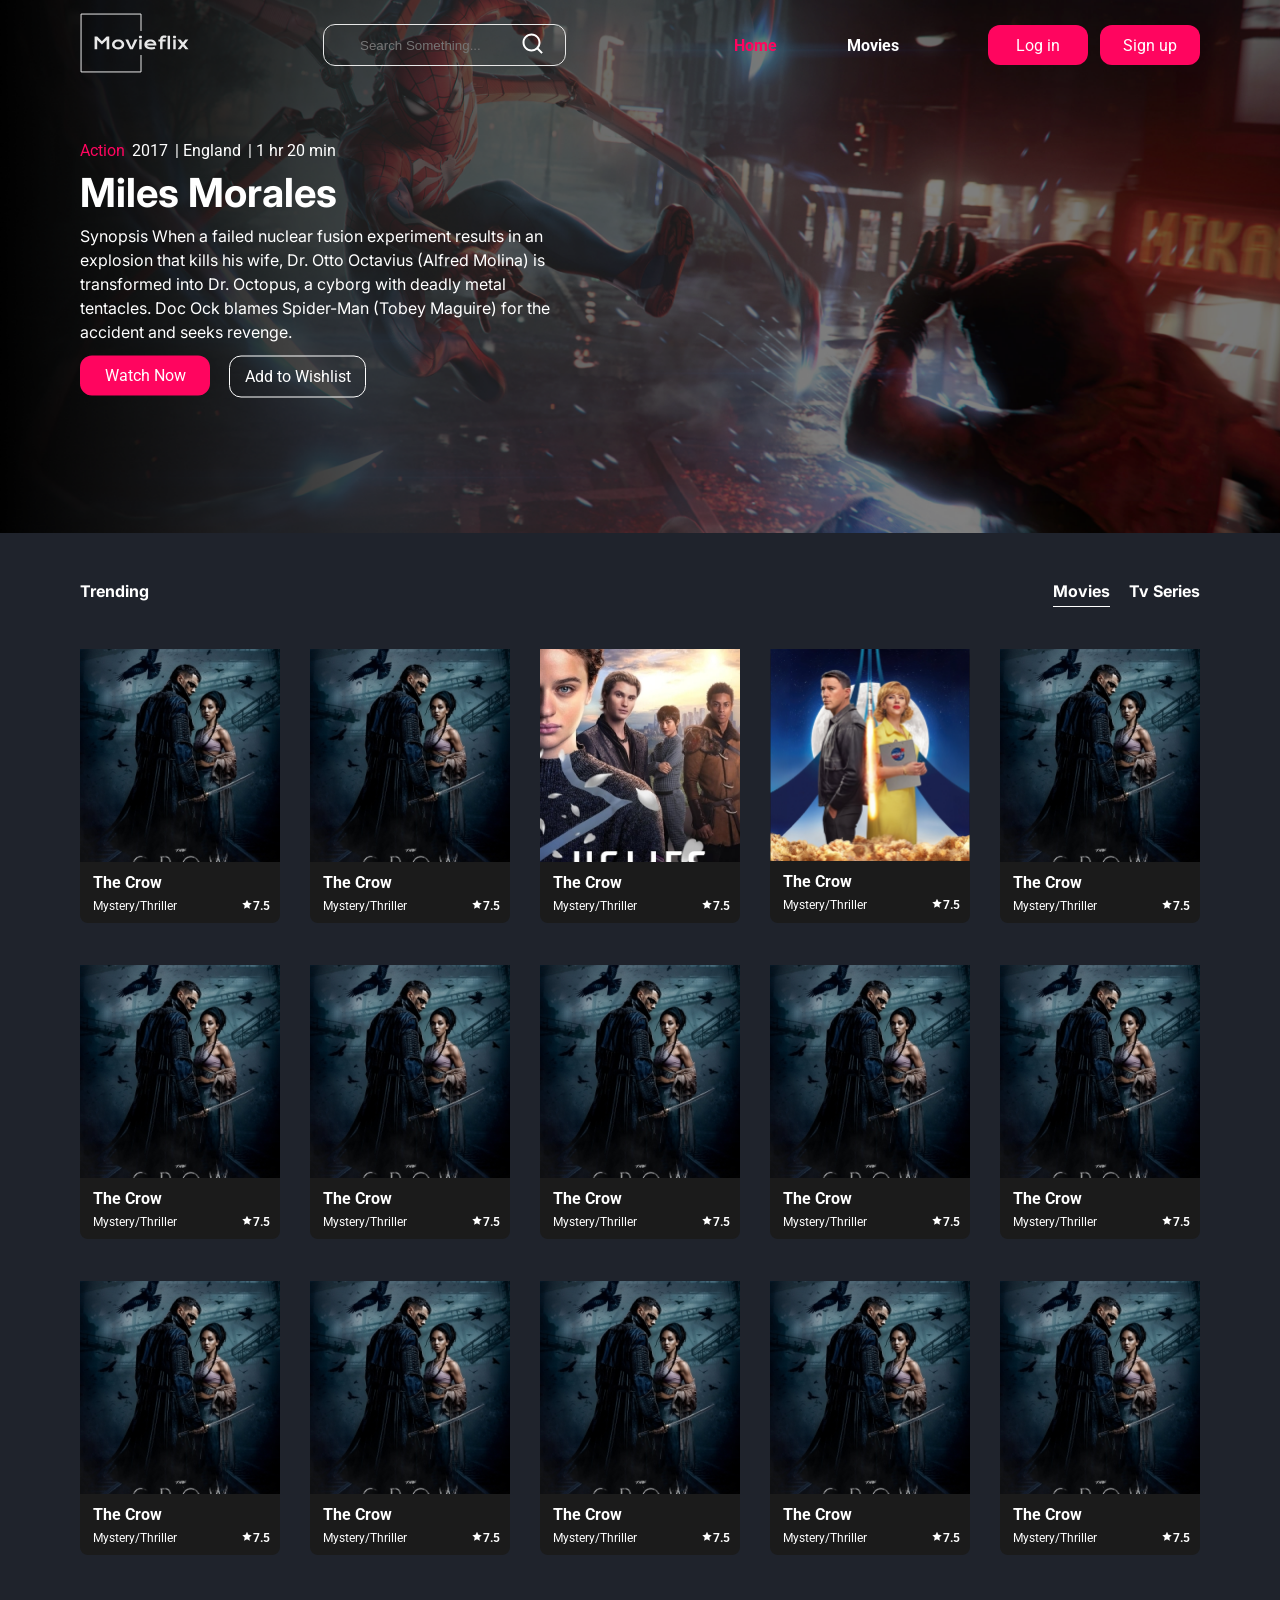
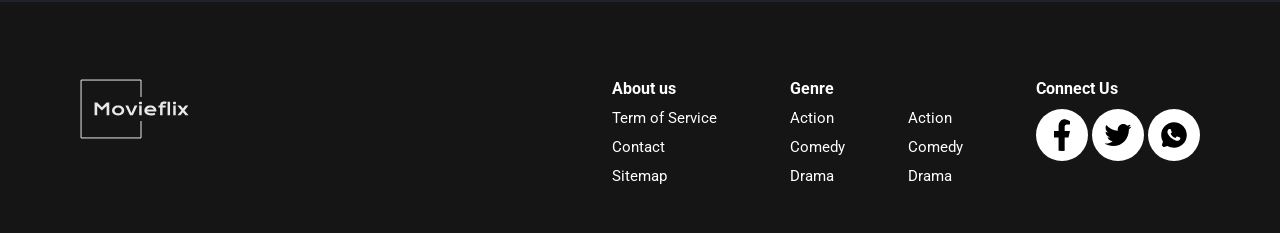
==== index.html @ d9df7c54 "first commit" ====
<!DOCTYPE html>
<html lang="en">
  <head>
    <meta charset="UTF-8" />
    <meta name="viewport" content="width=device-width, initial-scale=1.0" />
    <title>Movieflix</title>
    <link rel="preconnect" href="https://fonts.googleapis.com">
<link rel="preconnect" href="https://fonts.gstatic.com" crossorigin>
<link href="https://fonts.googleapis.com/css2?family=Inter:ital,opsz,wght@0,14..32,100..900;1,14..32,100..900&display=swap" rel="stylesheet">
<link rel="preconnect" href="https://fonts.googleapis.com">
<link rel="preconnect" href="https://fonts.gstatic.com" crossorigin>
<link href="https://fonts.googleapis.com/css2?family=Roboto:ital,wght@0,100;0,300;0,400;0,500;0,700;0,900;1,100;1,300;1,400;1,500;1,700;1,900&display=swap" rel="stylesheet">   
<link rel="stylesheet" href="style.css">
  </head>
  <body>
    <div class="header ">
      <div class="container container">
       <div class="logo">
          <svg
            xmlns="http://www.w3.org/2000/svg"
            width="113"
            height="60"
            viewBox="0 0 113 60"
            fill="none"
          >
            <path
              d="M14.5809 23.4622H17.2086L21.917 28.1497L26.6253 23.4622H29.253V36.3158H26.6253V27.0724L21.917 31.5707L17.2086 27.0724V36.3158H14.5809V23.4622ZM32.0465 31.4638C32.0465 30.7675 32.1874 30.1152 32.4693 29.5066C32.7566 28.898 33.1628 28.3662 33.6878 27.9112C34.2183 27.4562 34.8566 27.0971 35.6026 26.8339C36.3542 26.5707 37.197 26.4392 38.1309 26.4392C39.0648 26.4392 39.9048 26.5707 40.6508 26.8339C41.4024 27.0971 42.0407 27.4562 42.5657 27.9112C43.0962 28.3662 43.5024 28.898 43.7842 29.5066C44.0715 30.1152 44.2153 30.7675 44.2153 31.4638C44.2153 32.1601 44.0715 32.8125 43.7842 33.4211C43.5024 34.0296 43.0962 34.5614 42.5657 35.0164C42.0407 35.4715 41.4024 35.8306 40.6508 36.0937C39.9048 36.3569 39.0648 36.4885 38.1309 36.4885C37.197 36.4885 36.3542 36.3569 35.6026 36.0937C34.8566 35.8306 34.2183 35.4715 33.6878 35.0164C33.1628 34.5614 32.7566 34.0296 32.4693 33.4211C32.1874 32.8125 32.0465 32.1601 32.0465 31.4638ZM34.6245 31.4638C34.6245 31.8531 34.7019 32.2232 34.8566 32.574C35.0169 32.9194 35.2462 33.2264 35.5446 33.495C35.8485 33.7582 36.216 33.9693 36.6471 34.1283C37.0836 34.2818 37.5782 34.3585 38.1309 34.3585C38.6835 34.3585 39.1754 34.2818 39.6063 34.1283C40.043 33.9693 40.4105 33.7582 40.7089 33.495C41.0128 33.2264 41.2421 32.9194 41.3968 32.574C41.5571 32.2232 41.6373 31.8531 41.6373 31.4638C41.6373 31.0746 41.5571 30.7045 41.3968 30.3536C41.2421 30.0027 41.0128 29.6957 40.7089 29.4326C40.4105 29.1639 40.043 28.9528 39.6063 28.7994C39.1754 28.6404 38.6835 28.5608 38.1309 28.5608C37.5782 28.5608 37.0836 28.6404 36.6471 28.7994C36.216 28.9528 35.8485 29.1639 35.5446 29.4326C35.2462 29.6957 35.0169 30.0027 34.8566 30.3536C34.7019 30.7045 34.6245 31.0746 34.6245 31.4638ZM45.3426 26.6036H48.1858L50.7306 32.4424L51.3938 34.0789L52.0569 32.4424L54.6018 26.6036H57.4449L52.8113 36.3158H49.9763L45.3426 26.6036ZM60.4539 25.2878C60.211 25.2878 59.9897 25.2549 59.7908 25.1892C59.5977 25.1179 59.4316 25.0247 59.2937 24.9095C59.1552 24.7889 59.0475 24.6518 58.9701 24.4984C58.8985 24.3394 58.8624 24.1722 58.8624 23.9967C58.8624 23.8158 58.8985 23.6486 58.9701 23.495C59.0475 23.336 59.1552 23.199 59.2937 23.0839C59.4316 22.9687 59.5977 22.8783 59.7908 22.8125C59.9897 22.7412 60.211 22.7056 60.4539 22.7056C60.7028 22.7056 60.924 22.7412 61.1171 22.8125C61.316 22.8783 61.4847 22.9687 61.6227 23.0839C61.7611 23.199 61.8662 23.336 61.9378 23.495C62.0153 23.6486 62.054 23.8158 62.054 23.9967C62.054 24.1722 62.0153 24.3394 61.9378 24.4984C61.8662 24.6518 61.7611 24.7889 61.6227 24.9095C61.4847 25.0247 61.316 25.1179 61.1171 25.1892C60.924 25.2549 60.7028 25.2878 60.4539 25.2878ZM59.2274 26.6118H61.681V36.3158H59.2274V26.6118ZM64.3665 31.4309C64.3665 30.773 64.5018 30.1453 64.7729 29.5477C65.0434 28.9446 65.4334 28.4128 65.9416 27.9523C66.4498 27.4918 67.0716 27.1245 67.8064 26.8503C68.547 26.5762 69.3873 26.4392 70.3263 26.4392C71.2606 26.4392 72.1004 26.5789 72.8463 26.8585C73.598 27.1327 74.2336 27.5109 74.753 27.9934C75.2782 28.4759 75.6787 29.0433 75.9551 29.6957C76.2368 30.3482 76.3779 31.0472 76.3779 31.7927C76.3779 31.8859 76.3753 31.9874 76.3694 32.0971C76.3694 32.2012 76.3641 32.2972 76.353 32.3848H67.1018C67.2069 32.6754 67.3756 32.9413 67.608 33.1826C67.8451 33.4238 68.1411 33.6321 68.4945 33.8076C68.8483 33.983 69.2573 34.1201 69.7215 34.2187C70.1857 34.3119 70.6998 34.3585 71.2632 34.3585C71.8272 34.3585 72.3879 34.301 72.946 34.1858C73.5041 34.0653 74.0373 33.9145 74.5461 33.7336L75.3747 35.5921C75.0543 35.7401 74.728 35.8717 74.3964 35.9868C74.0707 36.0965 73.728 36.1897 73.3688 36.2664C73.015 36.3377 72.642 36.3925 72.25 36.4309C71.8627 36.4693 71.4542 36.4885 71.0229 36.4885C69.9231 36.4885 68.9587 36.3569 68.13 36.0937C67.3008 35.8306 66.6074 35.4715 66.0493 35.0164C65.4912 34.5614 65.071 34.0268 64.7893 33.4128C64.5076 32.7988 64.3665 32.1382 64.3665 31.4309ZM73.7747 30.4852C73.6866 30.2166 73.5482 29.9671 73.3604 29.7368C73.1784 29.5011 72.9487 29.2983 72.6723 29.1283C72.3964 28.9528 72.0754 28.8158 71.711 28.7171C71.346 28.6184 70.9454 28.569 70.5088 28.569C70.0446 28.569 69.6218 28.6212 69.2409 28.7253C68.8595 28.8295 68.5252 28.9693 68.2377 29.1447C67.9501 29.3202 67.7098 29.523 67.5167 29.7533C67.3284 29.9836 67.1904 30.2275 67.1018 30.4852H73.7747ZM80.0915 28.4375H78.4167V26.6118H80.0915C80.0915 25.9539 80.1854 25.3701 80.3732 24.8602C80.5611 24.3448 80.8321 23.9117 81.1855 23.5608C81.5446 23.2045 81.9786 22.9331 82.4868 22.7467C83.0009 22.5603 83.5786 22.4671 84.2195 22.4671C84.6672 22.4671 85.1065 22.5109 85.5373 22.5987C85.9686 22.6809 86.35 22.8015 86.6816 22.9605L85.811 25.0082C85.6784 24.9315 85.4906 24.8602 85.2476 24.7944C85.01 24.7286 84.7474 24.6957 84.4598 24.6957C83.8964 24.6957 83.4402 24.8547 83.0921 25.1727C82.7494 25.4852 82.5669 25.9649 82.5452 26.6118H85.637V28.4375H82.5452V36.3158H80.0915V28.4375ZM87.593 22.6727H90.0467V36.3158H87.593V22.6727ZM94.4898 25.2878C94.2468 25.2878 94.0256 25.2549 93.8266 25.1892C93.6335 25.1179 93.4675 25.0247 93.3295 24.9095C93.191 24.7889 93.0834 24.6518 93.0059 24.4984C92.9343 24.3394 92.8982 24.1722 92.8982 23.9967C92.8982 23.8158 92.9343 23.6486 93.0059 23.495C93.0834 23.336 93.191 23.199 93.3295 23.0839C93.4675 22.9687 93.6335 22.8783 93.8266 22.8125C94.0256 22.7412 94.2468 22.7056 94.4898 22.7056C94.7386 22.7056 94.9598 22.7412 95.1529 22.8125C95.3518 22.8783 95.5205 22.9687 95.6585 23.0839C95.797 23.199 95.902 23.336 95.9736 23.495C96.0511 23.6486 96.0898 23.8158 96.0898 23.9967C96.0898 24.1722 96.0511 24.3394 95.9736 24.4984C95.902 24.6518 95.797 24.7889 95.6585 24.9095C95.5205 25.0247 95.3518 25.1179 95.1529 25.1892C94.9598 25.2549 94.7386 25.2878 94.4898 25.2878ZM93.2632 26.6118H95.7168V36.3158H93.2632V26.6118ZM101.403 31.4638L97.3583 26.6036H100.491L102.945 29.5642L105.275 26.6036H108.333L104.528 31.4556L108.573 36.3158H105.44L102.912 33.2813L100.566 36.3158H97.5073L101.403 31.4638Z"
              fill="#E8E8E8"
            />
            <path
              d="M61.0094 17.9863V1.05264H1.06104V58.9474H61.0094V42.0137"
              stroke="#E8E8E8"
            />
          </svg>
        </div>
        <div class="search-icon">
          <input type="text" name="search" id="search" placeholder="Search Something..."/>
          <button>
            <img src="assets/images/Frame.svg">
          </button>
        </div>
        <div class="nav nav-container">
          <ul>
            <li>
              <a href="#" class="active">Home</a>
            </li>
            <li>
              <a href="#">Movies</a>
            </li>
            
          </ul>
         <div class="right-btn">
          <a href="#">Log in</a>
          <a href="#">Sign up</a>
         </div>
        </div>
      </div>
    </div>
    <div class="banner">
      <div class=" -img">
        <img src="assets/images/main (3).png" alt="">
      </div>
      <div class="container ">
        <div class="hero-content container">
          <div class="top-part">
            <span id="action">Action</span>
            <span>2017</span>
            <span>| England </span>
            <span>| 1 hr 20 min</span>
          </div>
          <h1>Miles Morales</h1>
        <p>
          Synopsis When a failed nuclear fusion experiment results in an explosion that kills his wife, Dr. Otto Octavius (Alfred Molina) is transformed into Dr. Octopus, a cyborg with deadly metal tentacles. Doc Ock blames Spider-Man (Tobey Maguire) for the accident and seeks revenge.
        </p>
        <div class="buttons">
          <a href="#">Watch Now</a>
          <a href="#">Add to Wishlist</a>
        </div>
        </div>
      </div>
    </div>
    <div class="main container">
      <div class="category_link">

      
      <div class="current_link">
        <a href="">Trending</a>
      </div>
      <div class="categories_link">
       
        <a href="" class="active1">Movies</a>
        <a href="" >Tv Series</a>
        
      </div>
    </div>
    <div class="movies-list">
      <div class="column">
        <div class="card">
          <img src="assets/images/image 1.png" >
          <h1>The Crow</h1>
          <div class="genre">
            
            <span>Mystery/Thriller</span>
            <div class="rate">
            <img src="assets/images/Frame (1).svg" width="11.41" height="10.85">
            <h5>7.5</h5>
          </div>
           
          </div>
        </div>
        <div class="card">
          <img src="assets/images/image 1.png" >
          <h1>The Crow</h1>
          <div class="genre">
            
            <span>Mystery/Thriller</span>
            <div class="rate">
            <img src="assets/images/Frame (1).svg" width="11.41" height="10.85">
            <h5>7.5</h5>
          </div>
           
          </div>
        </div>
        <div class="card">
          <img src="assets/images/image 1 (2).png" >
          <h1>The Crow</h1>
          <div class="genre">
            
            <span>Mystery/Thriller</span>
            <div class="rate">
            <img src="assets/images/Frame (1).svg" width="11.41" height="10.85">
            <h5>7.5</h5>
          </div>
           
          </div>
        </div>
        
        <div class="card">
          <img src="assets/images/image 1 (1).png" >
          <h1>The Crow</h1>
          <div class="genre">
            
            <span>Mystery/Thriller</span>
            <div class="rate">
            <img src="assets/images/Frame (1).svg" width="11.41" height="10.85">
            <h5>7.5</h5>
          </div>
           
          </div>
        </div>
        <div class="card">
          <img src="assets/images/image 1.png" >
          <h1>The Crow</h1>
          <div class="genre">
            
            <span>Mystery/Thriller</span>
            <div class="rate">
            <img src="assets/images/Frame (1).svg" width="11.41" height="10.85">
            <h5>7.5</h5>
          </div>
           
          </div>
        </div>
      </div>
      <div class="column">
        <div class="card">
          <img src="assets/images/image 1.png" >
          <h1>The Crow</h1>
          <div class="genre">
            
            <span>Mystery/Thriller</span>
            <div class="rate">
            <img src="assets/images/Frame (1).svg" width="11.41" height="10.85">
            <h5>7.5</h5>
          </div>
           
          </div>
        </div>
        <div class="card">
          <img src="assets/images/image 1.png" >
          <h1>The Crow</h1>
          <div class="genre">
            
            <span>Mystery/Thriller</span>
            <div class="rate">
            <img src="assets/images/Frame (1).svg" width="11.41" height="10.85">
            <h5>7.5</h5>
          </div>
           
          </div>
        </div>
        <div class="card">
          <img src="assets/images/image 1.png" >
          <h1>The Crow</h1>
          <div class="genre">
            
            <span>Mystery/Thriller</span>
            <div class="rate">
            <img src="assets/images/Frame (1).svg" width="11.41" height="10.85">
            <h5>7.5</h5>
          </div>
           
          </div>
        </div>
        <div class="card">
          <img src="assets/images/image 1.png" >
          <h1>The Crow</h1>
          <div class="genre">
            
            <span>Mystery/Thriller</span>
            <div class="rate">
            <img src="assets/images/Frame (1).svg" width="11.41" height="10.85">
            <h5>7.5</h5>
          </div>
           
          </div>
        </div>
        <div class="card">
          <img src="assets/images/image 1.png" >
          <h1>The Crow</h1>
          <div class="genre">
            
            <span>Mystery/Thriller</span>
            <div class="rate">
            <img src="assets/images/Frame (1).svg" width="11.41" height="10.85">
            <h5>7.5</h5>
          </div>
           
          </div>
        </div>
        
      </div>
      <div class="column">
        <div class="card">
          <img src="assets/images/image 1.png" >
          <h1>The Crow</h1>
          <div class="genre">
            
            <span>Mystery/Thriller</span>
            <div class="rate">
            <img src="assets/images/Frame (1).svg" width="11.41" height="10.85">
            <h5>7.5</h5>
          </div>
           
          </div>
        </div>
        <div class="card">
          <img src="assets/images/image 1.png" >
          <h1>The Crow</h1>
          <div class="genre">
            
            <span>Mystery/Thriller</span>
            <div class="rate">
            <img src="assets/images/Frame (1).svg" width="11.41" height="10.85">
            <h5>7.5</h5>
          </div>
           
          </div>
        </div>
        <div class="card">
          <img src="assets/images/image 1.png" >
          <h1>The Crow</h1>
          <div class="genre">
            
            <span>Mystery/Thriller</span>
            <div class="rate">
            <img src="assets/images/Frame (1).svg" width="11.41" height="10.85">
            <h5>7.5</h5>
          </div>
           
          </div>
        </div>
        <div class="card">
          <img src="assets/images/image 1.png" >
          <h1>The Crow</h1>
          <div class="genre">
            
            <span>Mystery/Thriller</span>
            <div class="rate">
            <img src="assets/images/Frame (1).svg" width="11.41" height="10.85">
            <h5>7.5</h5>
          </div>
           
          </div>
        </div>
        <div class="card">
          <img src="assets/images/image 1.png" >
          <h1>The Crow</h1>
          <div class="genre">
            
            <span>Mystery/Thriller</span>
            <div class="rate">
            <img src="assets/images/Frame (1).svg" width="11.41" height="10.85">
            <h5>7.5</h5>
          </div>
           
          </div>
        </div>
      </div>
    </div>
  </div>
  <div class="footer">
    <div class="content container">
      <div class="footer-logo">
        <svg
            xmlns="http://www.w3.org/2000/svg"
            width="113"
            height="60"
            viewBox="0 0 113 60"
            fill="none"
          >
            <path
              d="M14.5809 23.4622H17.2086L21.917 28.1497L26.6253 23.4622H29.253V36.3158H26.6253V27.0724L21.917 31.5707L17.2086 27.0724V36.3158H14.5809V23.4622ZM32.0465 31.4638C32.0465 30.7675 32.1874 30.1152 32.4693 29.5066C32.7566 28.898 33.1628 28.3662 33.6878 27.9112C34.2183 27.4562 34.8566 27.0971 35.6026 26.8339C36.3542 26.5707 37.197 26.4392 38.1309 26.4392C39.0648 26.4392 39.9048 26.5707 40.6508 26.8339C41.4024 27.0971 42.0407 27.4562 42.5657 27.9112C43.0962 28.3662 43.5024 28.898 43.7842 29.5066C44.0715 30.1152 44.2153 30.7675 44.2153 31.4638C44.2153 32.1601 44.0715 32.8125 43.7842 33.4211C43.5024 34.0296 43.0962 34.5614 42.5657 35.0164C42.0407 35.4715 41.4024 35.8306 40.6508 36.0937C39.9048 36.3569 39.0648 36.4885 38.1309 36.4885C37.197 36.4885 36.3542 36.3569 35.6026 36.0937C34.8566 35.8306 34.2183 35.4715 33.6878 35.0164C33.1628 34.5614 32.7566 34.0296 32.4693 33.4211C32.1874 32.8125 32.0465 32.1601 32.0465 31.4638ZM34.6245 31.4638C34.6245 31.8531 34.7019 32.2232 34.8566 32.574C35.0169 32.9194 35.2462 33.2264 35.5446 33.495C35.8485 33.7582 36.216 33.9693 36.6471 34.1283C37.0836 34.2818 37.5782 34.3585 38.1309 34.3585C38.6835 34.3585 39.1754 34.2818 39.6063 34.1283C40.043 33.9693 40.4105 33.7582 40.7089 33.495C41.0128 33.2264 41.2421 32.9194 41.3968 32.574C41.5571 32.2232 41.6373 31.8531 41.6373 31.4638C41.6373 31.0746 41.5571 30.7045 41.3968 30.3536C41.2421 30.0027 41.0128 29.6957 40.7089 29.4326C40.4105 29.1639 40.043 28.9528 39.6063 28.7994C39.1754 28.6404 38.6835 28.5608 38.1309 28.5608C37.5782 28.5608 37.0836 28.6404 36.6471 28.7994C36.216 28.9528 35.8485 29.1639 35.5446 29.4326C35.2462 29.6957 35.0169 30.0027 34.8566 30.3536C34.7019 30.7045 34.6245 31.0746 34.6245 31.4638ZM45.3426 26.6036H48.1858L50.7306 32.4424L51.3938 34.0789L52.0569 32.4424L54.6018 26.6036H57.4449L52.8113 36.3158H49.9763L45.3426 26.6036ZM60.4539 25.2878C60.211 25.2878 59.9897 25.2549 59.7908 25.1892C59.5977 25.1179 59.4316 25.0247 59.2937 24.9095C59.1552 24.7889 59.0475 24.6518 58.9701 24.4984C58.8985 24.3394 58.8624 24.1722 58.8624 23.9967C58.8624 23.8158 58.8985 23.6486 58.9701 23.495C59.0475 23.336 59.1552 23.199 59.2937 23.0839C59.4316 22.9687 59.5977 22.8783 59.7908 22.8125C59.9897 22.7412 60.211 22.7056 60.4539 22.7056C60.7028 22.7056 60.924 22.7412 61.1171 22.8125C61.316 22.8783 61.4847 22.9687 61.6227 23.0839C61.7611 23.199 61.8662 23.336 61.9378 23.495C62.0153 23.6486 62.054 23.8158 62.054 23.9967C62.054 24.1722 62.0153 24.3394 61.9378 24.4984C61.8662 24.6518 61.7611 24.7889 61.6227 24.9095C61.4847 25.0247 61.316 25.1179 61.1171 25.1892C60.924 25.2549 60.7028 25.2878 60.4539 25.2878ZM59.2274 26.6118H61.681V36.3158H59.2274V26.6118ZM64.3665 31.4309C64.3665 30.773 64.5018 30.1453 64.7729 29.5477C65.0434 28.9446 65.4334 28.4128 65.9416 27.9523C66.4498 27.4918 67.0716 27.1245 67.8064 26.8503C68.547 26.5762 69.3873 26.4392 70.3263 26.4392C71.2606 26.4392 72.1004 26.5789 72.8463 26.8585C73.598 27.1327 74.2336 27.5109 74.753 27.9934C75.2782 28.4759 75.6787 29.0433 75.9551 29.6957C76.2368 30.3482 76.3779 31.0472 76.3779 31.7927C76.3779 31.8859 76.3753 31.9874 76.3694 32.0971C76.3694 32.2012 76.3641 32.2972 76.353 32.3848H67.1018C67.2069 32.6754 67.3756 32.9413 67.608 33.1826C67.8451 33.4238 68.1411 33.6321 68.4945 33.8076C68.8483 33.983 69.2573 34.1201 69.7215 34.2187C70.1857 34.3119 70.6998 34.3585 71.2632 34.3585C71.8272 34.3585 72.3879 34.301 72.946 34.1858C73.5041 34.0653 74.0373 33.9145 74.5461 33.7336L75.3747 35.5921C75.0543 35.7401 74.728 35.8717 74.3964 35.9868C74.0707 36.0965 73.728 36.1897 73.3688 36.2664C73.015 36.3377 72.642 36.3925 72.25 36.4309C71.8627 36.4693 71.4542 36.4885 71.0229 36.4885C69.9231 36.4885 68.9587 36.3569 68.13 36.0937C67.3008 35.8306 66.6074 35.4715 66.0493 35.0164C65.4912 34.5614 65.071 34.0268 64.7893 33.4128C64.5076 32.7988 64.3665 32.1382 64.3665 31.4309ZM73.7747 30.4852C73.6866 30.2166 73.5482 29.9671 73.3604 29.7368C73.1784 29.5011 72.9487 29.2983 72.6723 29.1283C72.3964 28.9528 72.0754 28.8158 71.711 28.7171C71.346 28.6184 70.9454 28.569 70.5088 28.569C70.0446 28.569 69.6218 28.6212 69.2409 28.7253C68.8595 28.8295 68.5252 28.9693 68.2377 29.1447C67.9501 29.3202 67.7098 29.523 67.5167 29.7533C67.3284 29.9836 67.1904 30.2275 67.1018 30.4852H73.7747ZM80.0915 28.4375H78.4167V26.6118H80.0915C80.0915 25.9539 80.1854 25.3701 80.3732 24.8602C80.5611 24.3448 80.8321 23.9117 81.1855 23.5608C81.5446 23.2045 81.9786 22.9331 82.4868 22.7467C83.0009 22.5603 83.5786 22.4671 84.2195 22.4671C84.6672 22.4671 85.1065 22.5109 85.5373 22.5987C85.9686 22.6809 86.35 22.8015 86.6816 22.9605L85.811 25.0082C85.6784 24.9315 85.4906 24.8602 85.2476 24.7944C85.01 24.7286 84.7474 24.6957 84.4598 24.6957C83.8964 24.6957 83.4402 24.8547 83.0921 25.1727C82.7494 25.4852 82.5669 25.9649 82.5452 26.6118H85.637V28.4375H82.5452V36.3158H80.0915V28.4375ZM87.593 22.6727H90.0467V36.3158H87.593V22.6727ZM94.4898 25.2878C94.2468 25.2878 94.0256 25.2549 93.8266 25.1892C93.6335 25.1179 93.4675 25.0247 93.3295 24.9095C93.191 24.7889 93.0834 24.6518 93.0059 24.4984C92.9343 24.3394 92.8982 24.1722 92.8982 23.9967C92.8982 23.8158 92.9343 23.6486 93.0059 23.495C93.0834 23.336 93.191 23.199 93.3295 23.0839C93.4675 22.9687 93.6335 22.8783 93.8266 22.8125C94.0256 22.7412 94.2468 22.7056 94.4898 22.7056C94.7386 22.7056 94.9598 22.7412 95.1529 22.8125C95.3518 22.8783 95.5205 22.9687 95.6585 23.0839C95.797 23.199 95.902 23.336 95.9736 23.495C96.0511 23.6486 96.0898 23.8158 96.0898 23.9967C96.0898 24.1722 96.0511 24.3394 95.9736 24.4984C95.902 24.6518 95.797 24.7889 95.6585 24.9095C95.5205 25.0247 95.3518 25.1179 95.1529 25.1892C94.9598 25.2549 94.7386 25.2878 94.4898 25.2878ZM93.2632 26.6118H95.7168V36.3158H93.2632V26.6118ZM101.403 31.4638L97.3583 26.6036H100.491L102.945 29.5642L105.275 26.6036H108.333L104.528 31.4556L108.573 36.3158H105.44L102.912 33.2813L100.566 36.3158H97.5073L101.403 31.4638Z"
              fill="#E8E8E8"
            />
            <path
              d="M61.0094 17.9863V1.05264H1.06104V58.9474H61.0094V42.0137"
              stroke="#E8E8E8"
            />
          </svg>
      </div>
      <div class="footer-link">
        <div class="About-us">
          <h1>About us</h1>
          <ul>
            <li>Term of Service</li>
            <li>Contact</li>
            <li>Sitemap</li>
          </ul>
        </div>
        <div class="Genre">
          <h1>Genre</h1>
          <div class="footer-Genre">
          <ul>
            <li>Action</li>
            <li>Comedy</li>
            <li>Drama</li>
          </ul>
          <ul>
            <li>Action</li>
            <li>Comedy</li>
            <li>Drama</li>
          </ul>
        </div>
        </div>
        <div class="connect-us">
          <h1> Connect Us</h1>
          <svg xmlns="http://www.w3.org/2000/svg" width="8" height="16" viewBox="0 0 8 16" fill="none">
            <path d="M5.33333 9.2H7.2381L8 6H5.33333V4.4C5.33333 3.5765 5.33333 2.8 6.85714 2.8H8V0.11208C7.75185 0.07748 6.81371 0 5.82316 0C3.75497 0 2.28571 1.32549 2.28571 3.75977V6H0V9.2H2.28571V16H5.33333V9.2Z" fill="black"/>
          </svg>
          <svg xmlns="http://www.w3.org/2000/svg" width="16" height="16" viewBox="0 0 16 16" fill="none">
            <path d="M14.8083 3.7707C14.2994 3.99583 13.7597 4.1437 13.2071 4.20941C13.7893 3.86088 14.2249 3.3126 14.4329 2.6667C13.8858 2.99174 13.287 3.22051 12.6625 3.34307C12.1354 2.78071 11.3987 2.46202 10.6279 2.46289C9.0884 2.46289 7.8398 3.71107 7.8398 5.25122C7.8398 5.46972 7.86487 5.68161 7.91174 5.88606C5.59365 5.76936 3.54005 4.66003 2.16452 2.97294C1.91686 3.39845 1.7867 3.88212 1.78736 4.37445C1.78736 5.34173 2.27974 6.19549 3.02766 6.69533C2.58492 6.68133 2.15192 6.56176 1.76479 6.34649C1.76436 6.3582 1.76436 6.36991 1.76436 6.38099C1.76436 7.73227 2.72546 8.85947 4.00133 9.1154C3.76187 9.1802 3.51488 9.21293 3.26682 9.21273C3.08665 9.21273 2.91181 9.19613 2.74186 9.16353C3.09688 10.271 4.12591 11.0773 5.3464 11.0994C4.35876 11.8745 3.13913 12.2951 1.88362 12.2933C1.66142 12.2935 1.4394 12.2803 1.21875 12.2541C2.49336 13.0735 3.97702 13.5083 5.49228 13.5067C10.6211 13.5067 13.4253 9.25833 13.4253 5.57407C13.4253 5.45353 13.4224 5.33257 13.4171 5.21331C13.9629 4.81897 14.434 4.33045 14.8083 3.7707Z" fill="black"/>
          </svg>
          <svg xmlns="http://www.w3.org/2000/svg" width="16" height="16" viewBox="0 0 16 16" fill="none">
            <path d="M7.99998 1.59998C11.5346 1.59998 14.4 4.46535 14.4 7.99998C14.4 11.5346 11.5346 14.4 7.99998 14.4C6.82629 14.4 5.72639 14.0841 4.7807 13.5326L1.60265 14.4L2.4679 11.2201C1.91611 10.2743 1.59998 9.17406 1.59998 7.99998C1.59998 4.46535 4.46535 1.59998 7.99998 1.59998ZM5.69043 4.99731C5.60762 5.00312 5.52643 5.02335 5.45251 5.06117C5.39705 5.08954 5.34557 5.13054 5.26468 5.20693C5.1883 5.27905 5.14403 5.34204 5.09739 5.40277C4.86078 5.71082 4.73361 6.08897 4.73597 6.4774C4.73726 6.7914 4.81882 7.09655 4.94763 7.38148C5.20883 7.95927 5.63959 8.57009 6.20859 9.13655C6.34526 9.27262 6.47917 9.41015 6.62356 9.53726C7.32977 10.1591 8.17137 10.6075 9.08139 10.8468C9.08139 10.8468 9.43979 10.9019 9.44504 10.9022C9.56376 10.9086 9.68228 10.9 9.80113 10.8939C9.98756 10.8843 10.1696 10.8339 10.3343 10.7462C10.4402 10.6898 10.4903 10.6617 10.5792 10.6057C10.5792 10.6057 10.6065 10.5872 10.6591 10.5481C10.7455 10.4837 10.7989 10.4384 10.8708 10.3638C10.9238 10.3087 10.9693 10.2437 11.0045 10.1704C11.0546 10.066 11.1049 9.8666 11.125 9.70103C11.1403 9.57457 11.1357 9.50545 11.134 9.46263C11.1312 9.39377 11.0743 9.32292 11.012 9.29284L10.6399 9.12554C10.6399 9.12554 10.0834 8.88337 9.74302 8.7281C9.70757 8.71191 9.66878 8.70442 9.6298 8.70206C9.54443 8.69681 9.44875 8.71908 9.38788 8.78321C9.38468 8.78193 9.34232 8.81854 8.87928 9.3795C8.85374 9.41002 8.7939 9.47639 8.69041 9.47018C8.6748 9.4691 8.65925 9.46686 8.64408 9.46289C8.60216 9.45182 8.56133 9.43722 8.52139 9.42033C8.44222 9.38673 8.41445 9.37399 8.36037 9.3507C7.99089 9.18929 7.65182 8.97335 7.35211 8.7091C7.27173 8.63831 7.19697 8.56209 7.11992 8.4874C6.85099 8.22673 6.63083 7.94948 6.46704 7.67601C6.4581 7.6611 6.44432 7.63953 6.42948 7.6154C6.40268 7.57182 6.37312 7.51998 6.36386 7.48439C6.34007 7.39025 6.40318 7.3146 6.40318 7.3146C6.40318 7.3146 6.55895 7.1443 6.63133 7.05169C6.70096 6.96254 6.76107 6.87537 6.79934 6.81322C6.87473 6.69203 6.89861 6.56677 6.85899 6.47014C6.67943 6.03239 6.49418 5.59701 6.30325 5.1641C6.26557 5.07866 6.15349 5.01659 6.05156 5.00482C6.01704 5.00083 5.98254 4.99683 5.94788 4.99455C5.86208 4.99036 5.77611 4.99128 5.69043 4.99731Z" fill="black"/>
          </svg>
        </div>
      </div>
    </div>
  </div>
    <script src="main.js"></script>
  </body>
</html>
---- style.css ----
:root {
  --primary-color: #ff055f;
  --neutral-100: #666666;
  --neutral-75: #999999;
  --neutral-50: #cfcfcf;
  --neutral-25: #e8e8e8;
  --neutral-0: #ffffff;
  --neutral-1000: #393939;
}
* {
  margin: 0;
  padding: 0;
}
body {
  font-family: "Roboto";
  background-color: #1f232c;
}
li {
  list-style: none;
}
a {
  text-decoration: none;
}
.container {
  width: 100%;
  max-width: 1120px;
  margin: 0 auto;
  display: block;
}
img {
  width: 100%;
}
.nav-container {
  display: flex;
  align-items: center;
  gap: 56px;
}
.nav-container ul {
  display: flex;
  align-items: center;
}
.nav-container ul li a {
  width: 118px;
  height: 40px;
  display: flex;
  align-items: center;
  justify-content: center;
  font-weight: 700;
  color: var(--neutral-0);
}
.nav-container .active {
  color: var(--primary-color);
}
.nav-container .right-btn {
  display: flex;
  gap: 12px;
}
.nav-container .right-btn a {
  width: 100px;
  height: 40px;
  background-color: var(--primary-color);
  border-radius: 12px;
  color: var(--neutral-0);
  display: flex;
  align-items: center;
  justify-content: center;
}
.header {
  display: flex;

  justify-content: space-between;
  align-items: center;
  align-self: stretch;
  width: 100%;
  z-index: 999;
  position: fixed;
}
.header .container {
  display: flex;
  justify-content: space-between;
  align-items: center;
  height: 90px;
}

.search-icon {
  display: flex;
  align-items: center;
  text-align: center;
  justify-content: center;
}
.search-icon {
  width: 241px;
  height: 40px;
  position: relative;
  border: 1px solid var(--neutral-25, #e8e8e8);
  border-radius: 12px;
  text-align: center;
  background-color: transparent;
}
.search-icon input {
  border: none;
  background: none;
}
.search-icon button {
  background-color: transparent;
  border: none;
  top: 4px;
  position: absolute;
  right: 20px;
  top: 50%;
  transform: translateY(-50%);
}
.banner {
  position: relative;
}
.banner .container {
  position: absolute;
  left: 50%;
  top: 50%;
  transform: translate(-50%, -50%);
  display: block;
}

.top-part {
  display: flex;
  gap: 7px;
  text-align: center;
}
.top-part #action {
  color: var(--primary-color);
}
.top-part span {
  color: var(--neutral-0);
}
.hero-content h1 {
  padding-bottom: 7px;
  padding-top: 8px;
  color: var(--neutral-0);
  font-family: "Inter";
  font-size: 40px;
  font-weight: bolder;
}
.hero-content p {
  color: #fff;
  font-family: "Inter";
  font-size: 16px;
  font-style: normal;
  font-weight: 400;
  line-height: 24px; /* 150% */
  width: 477px;
  padding-bottom: 12px;
}
.hero-content .buttons {
  display: flex;
  gap: 19px;
}
.hero-content .buttons a:first-child {
  width: 130px;
  height: 40px;
  background-color: var(--primary-color);
  border-radius: 12px;
  color: var(--neutral-0);
  display: inline-flex;
  align-items: center;
  justify-content: center;
  text-align: center;
}
.hero-content .buttons a:nth-child(2) {
  width: 135px;
  height: 40px;
  background-color: transparent;
  border: 1px solid var(--neutral-0);
  border-radius: 12px;
  color: var(--neutral-0);
  display: inline-flex;
  align-items: center;
  justify-content: center;
  text-align: center;
}

.category_link {
  display: flex;
  padding-top: 44px;
  justify-content: space-between;
}
.categories_link {
  display: flex;
  gap: 19px;
}
.main a {
  text-decoration: none;
  font-family: "inter";
  color: var(--neutral-0);
  font-size: 16px;
  font-weight: bold;
}
.categories_link .active1 {
  border-bottom: 1px solid var(--neutral-0);
  padding-bottom: 5px;
}

.movies-list .column {
  display: flex;

  justify-content: space-between;
  padding-top: 42px;
}
.card {
  width: 200px;
  height: 274px;
}
.genre {
  display: flex;
  justify-content: space-between;
}
.rate {
  display: flex;
  gap: 1px;
}
.card h1 {
  font-family: "Roboto";
  font-size: 16px;
  color: var(--neutral-0);
}
.genre span,
.genre h5 {
  font-family: "Roboto";
  color: var(--neutral-0);
  font-size: 12px;
}
.column .card {
  border-radius: 8px;
  background: #1b1b1b;
}
.card h1,
.genre {
  margin-left: 13px;
  margin-right: 10px;
  margin-top: 7px;
}
.footer {
  width: 100%;
  height: 231px;
  background-color: #151515;
  margin-top: 47px;
}
.content {
  padding-top: 77px;
  display: flex;
  justify-content: space-between;
}
.footer-link {
  width: 588px;
  display: flex;
  justify-content: space-between;
}
.footer-link .footer-Genre {
  display: flex;
  width: 173px;
  justify-content: space-between;
}
.footer h1 {
  font-size: 16px;
  color: var(--neutral-0);
}
.footer ul li {
  margin-top: 11px;
  font-size: 15px;
  color: var(--neutral-0);
}
.footer .connect-us svg {
  margin-top: 11px;

  background: var(--neutral-0);
  padding: 10px;
  border-radius: 30px;
  width: 32px;
  height: 32px;
}
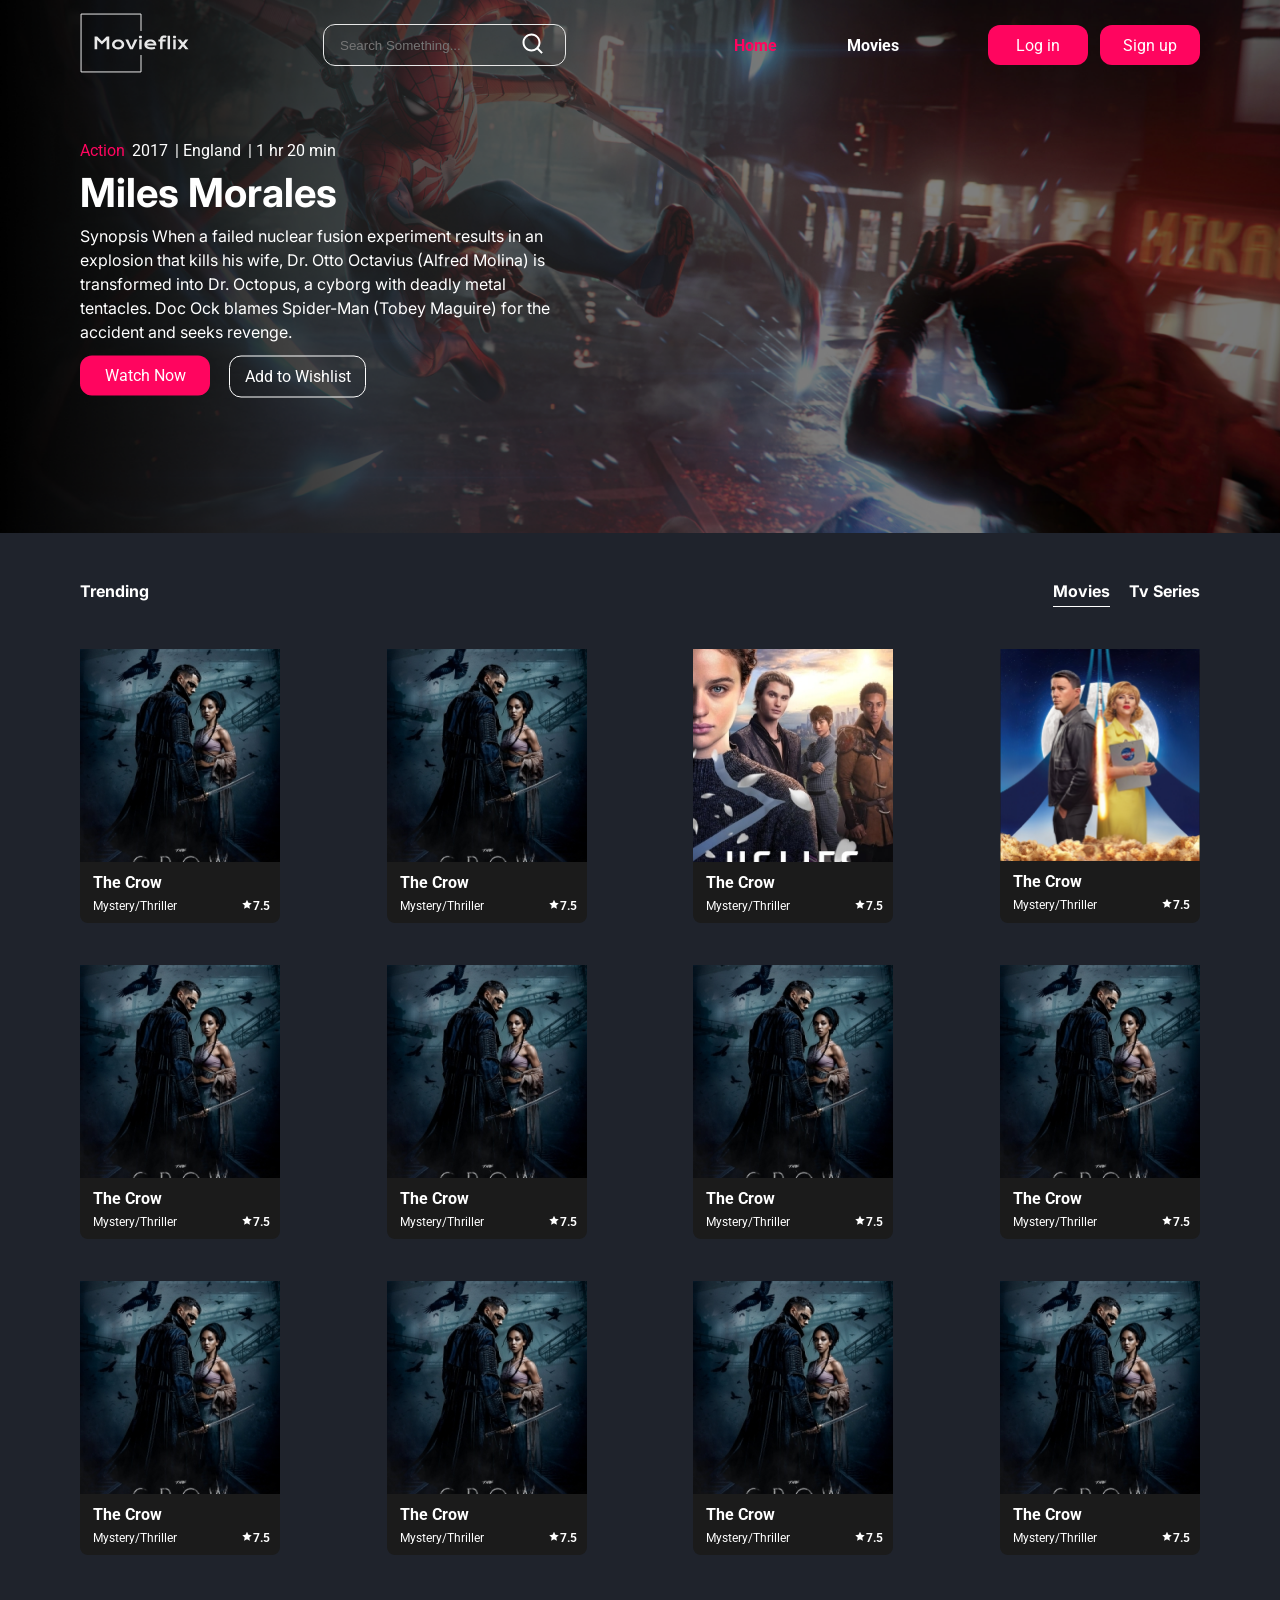
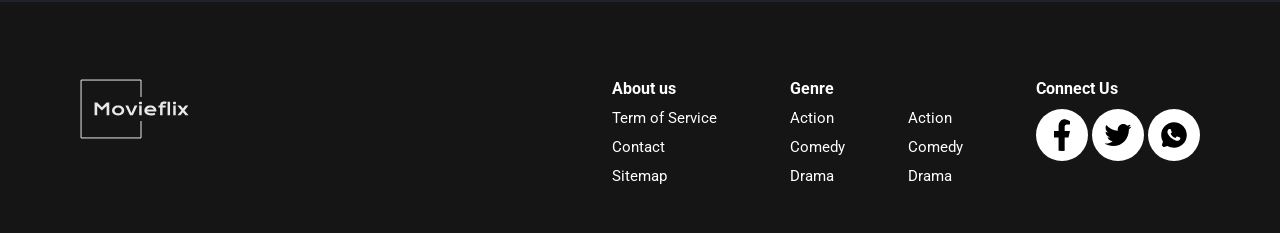
==== commit a05975db: "pop up fixed" ====
--- a/index.html
+++ b/index.html
@@ -148,19 +148,7 @@
            
           </div>
         </div>
-        <div class="card">
-          <img src="assets/images/image 1.png" >
-          <h1>The Crow</h1>
-          <div class="genre">
-            
-            <span>Mystery/Thriller</span>
-            <div class="rate">
-            <img src="assets/images/Frame (1).svg" width="11.41" height="10.85">
-            <h5>7.5</h5>
-          </div>
-           
-          </div>
-        </div>
+        
       </div>
       <div class="column">
         <div class="card">
@@ -215,19 +203,7 @@
            
           </div>
         </div>
-        <div class="card">
-          <img src="assets/images/image 1.png" >
-          <h1>The Crow</h1>
-          <div class="genre">
-            
-            <span>Mystery/Thriller</span>
-            <div class="rate">
-            <img src="assets/images/Frame (1).svg" width="11.41" height="10.85">
-            <h5>7.5</h5>
-          </div>
-           
-          </div>
-        </div>
+        
         
       </div>
       <div class="column">
@@ -283,19 +259,7 @@
            
           </div>
         </div>
-        <div class="card">
-          <img src="assets/images/image 1.png" >
-          <h1>The Crow</h1>
-          <div class="genre">
-            
-            <span>Mystery/Thriller</span>
-            <div class="rate">
-            <img src="assets/images/Frame (1).svg" width="11.41" height="10.85">
-            <h5>7.5</h5>
-          </div>
-           
-          </div>
-        </div>
+        
       </div>
     </div>
   </div>
--- a/style.css
+++ b/style.css
@@ -100,6 +100,11 @@
 .search-icon input {
   border: none;
   background: none;
+  width: 100%;
+  height: 100%;
+  outline: none;
+  color: #fff;
+  padding: 0 16px;
 }
 .search-icon button {
   background-color: transparent;
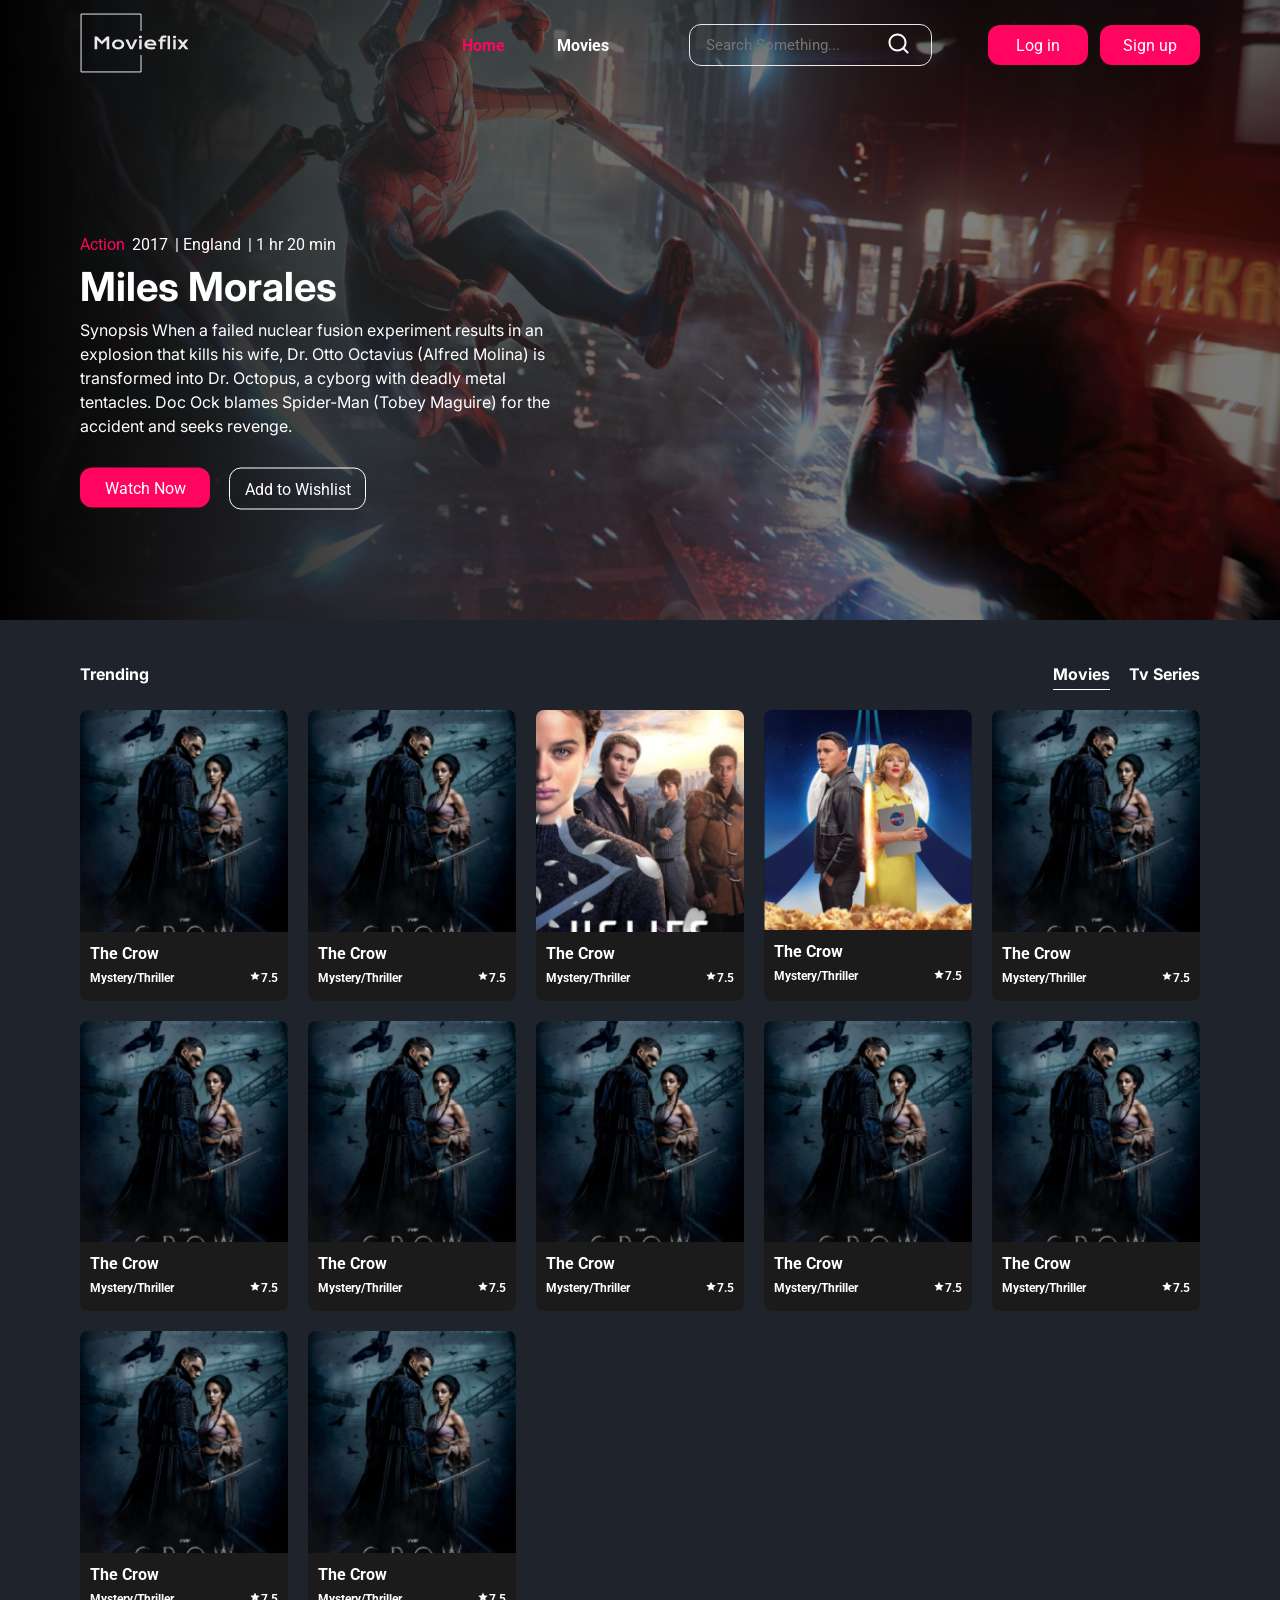
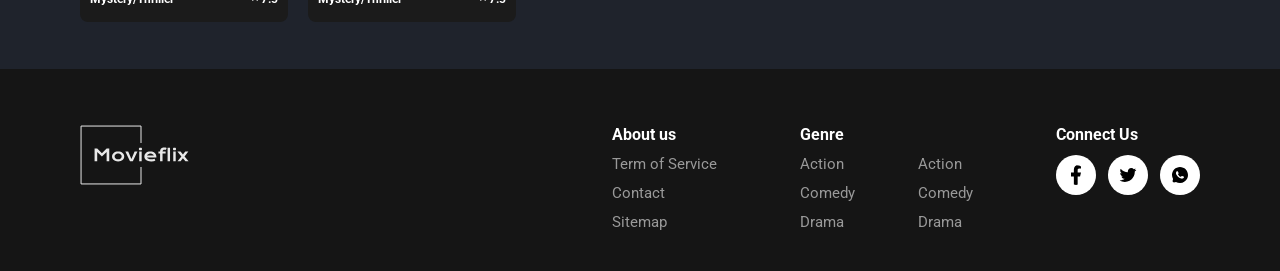
==== commit 03a0c3aa: "responsive" ====
--- a/index.html
+++ b/index.html
@@ -13,9 +13,10 @@
 <link rel="stylesheet" href="style.css">
   </head>
   <body>
-    <div class="header ">
-      <div class="container container">
+    <div class="header" id="myHeader">
+      <div class="container">
        <div class="logo">
+        <a href="#">
           <svg
             xmlns="http://www.w3.org/2000/svg"
             width="113"
@@ -32,36 +33,43 @@
               stroke="#E8E8E8"
             />
           </svg>
-        </div>
-        <div class="search-icon">
-          <input type="text" name="search" id="search" placeholder="Search Something..."/>
-          <button>
-            <img src="assets/images/Frame.svg">
-          </button>
-        </div>
-        <div class="nav nav-container">
-          <ul>
-            <li>
-              <a href="#" class="active">Home</a>
-            </li>
-            <li>
-              <a href="#">Movies</a>
-            </li>
-            
-          </ul>
-         <div class="right-btn">
-          <a href="#">Log in</a>
-          <a href="#">Sign up</a>
-         </div>
-        </div>
+        </a>
+        </div>
+        <div class="menu-btn">
+          <img src="assets/images/menu-line.svg" alt="icon">
+        </div>
+          <div class="nav nav-container">
+            <ul>
+              <li>
+                <a href="#" class="active">Home</a>
+              </li>
+              <li>
+                <a href="#">Movies</a>
+              </li>
+              
+            </ul>
+            <div class="search-menu-wrapper">
+              <div class="search-icon">
+                <input type="text" name="search" id="search" placeholder="Search Something..."/>
+                <button>
+                  <img src="assets/images/Frame.svg">
+                </button>
+              </div>
+
+            </div>
+           <div class="right-btn">
+            <a href="#">Log in</a>
+            <a href="#">Sign up</a>
+           </div>
+          </div>
       </div>
     </div>
     <div class="banner">
-      <div class=" -img">
+      <div class="img">
         <img src="assets/images/main (3).png" alt="">
       </div>
       <div class="container ">
-        <div class="hero-content container">
+        <div class="hero-content">
           <div class="top-part">
             <span id="action">Action</span>
             <span>2017</span>
@@ -95,33 +103,33 @@
     </div>
     <div class="movies-list">
       <div class="column">
-        <div class="card">
-          <img src="assets/images/image 1.png" >
-          <h1>The Crow</h1>
-          <div class="genre">
-            
-            <span>Mystery/Thriller</span>
-            <div class="rate">
-            <img src="assets/images/Frame (1).svg" width="11.41" height="10.85">
-            <h5>7.5</h5>
-          </div>
-           
-          </div>
-        </div>
-        <div class="card">
-          <img src="assets/images/image 1.png" >
-          <h1>The Crow</h1>
-          <div class="genre">
-            
-            <span>Mystery/Thriller</span>
-            <div class="rate">
-            <img src="assets/images/Frame (1).svg" width="11.41" height="10.85">
-            <h5>7.5</h5>
-          </div>
-           
-          </div>
-        </div>
-        <div class="card">
+        <a href="#" class="card">
+          <img src="assets/images/image 1.png" >
+          <h1>The Crow</h1>
+          <div class="genre">
+            
+            <span>Mystery/Thriller</span>
+            <div class="rate">
+            <img src="assets/images/Frame (1).svg" width="11.41" height="10.85">
+            <h5>7.5</h5>
+          </div>
+           
+          </div>
+        </a>
+        <a href="#" class="card">
+          <img src="assets/images/image 1.png" >
+          <h1>The Crow</h1>
+          <div class="genre">
+            
+            <span>Mystery/Thriller</span>
+            <div class="rate">
+            <img src="assets/images/Frame (1).svg" width="11.41" height="10.85">
+            <h5>7.5</h5>
+          </div>
+           
+          </div>
+        </a>
+        <a href="#" class="card">
           <img src="assets/images/image 1 (2).png" >
           <h1>The Crow</h1>
           <div class="genre">
@@ -133,191 +141,185 @@
           </div>
            
           </div>
-        </div>
+        </a>
+        <a href="#" class="card">
+          <img src="assets/images/image 1 (1).png" >
+          <h1>The Crow</h1>
+          <div class="genre">
+            
+            <span>Mystery/Thriller</span>
+            <div class="rate">
+            <img src="assets/images/Frame (1).svg" width="11.41" height="10.85">
+            <h5>7.5</h5>
+          </div>
+           
+          </div>
+        </a>
+        <a href="#" class="card">
+          <img src="assets/images/image 1.png" >
+          <h1>The Crow</h1>
+          <div class="genre">
+            
+            <span>Mystery/Thriller</span>
+            <div class="rate">
+            <img src="assets/images/Frame (1).svg" width="11.41" height="10.85">
+            <h5>7.5</h5>
+          </div>
+           
+          </div>
+        </a>
+        <a href="#" class="card">
+          <img src="assets/images/image 1.png" >
+          <h1>The Crow</h1>
+          <div class="genre">
+            
+            <span>Mystery/Thriller</span>
+            <div class="rate">
+            <img src="assets/images/Frame (1).svg" width="11.41" height="10.85">
+            <h5>7.5</h5>
+          </div>
+           
+          </div>
+        </a>
+        <a href="#" class="card">
+          <img src="assets/images/image 1.png" >
+          <h1>The Crow</h1>
+          <div class="genre">
+            
+            <span>Mystery/Thriller</span>
+            <div class="rate">
+            <img src="assets/images/Frame (1).svg" width="11.41" height="10.85">
+            <h5>7.5</h5>
+          </div>
+           
+          </div>
+        </a>
+        <a href="#" class="card">
+          <img src="assets/images/image 1.png" >
+          <h1>The Crow</h1>
+          <div class="genre">
+            
+            <span>Mystery/Thriller</span>
+            <div class="rate">
+            <img src="assets/images/Frame (1).svg" width="11.41" height="10.85">
+            <h5>7.5</h5>
+          </div>
+           
+          </div>
+        </a>
+        <a href="#" class="card">
+          <img src="assets/images/image 1.png" >
+          <h1>The Crow</h1>
+          <div class="genre">
+            
+            <span>Mystery/Thriller</span>
+            <div class="rate">
+            <img src="assets/images/Frame (1).svg" width="11.41" height="10.85">
+            <h5>7.5</h5>
+          </div>
+           
+          </div>
+        </a>
+        <a href="#" class="card">
+          <img src="assets/images/image 1.png" >
+          <h1>The Crow</h1>
+          <div class="genre">
+            
+            <span>Mystery/Thriller</span>
+            <div class="rate">
+            <img src="assets/images/Frame (1).svg" width="11.41" height="10.85">
+            <h5>7.5</h5>
+          </div>
+           
+          </div>
+        </a>
+        <a href="#" class="card">
+          <img src="assets/images/image 1.png" >
+          <h1>The Crow</h1>
+          <div class="genre">
+            
+            <span>Mystery/Thriller</span>
+            <div class="rate">
+            <img src="assets/images/Frame (1).svg" width="11.41" height="10.85">
+            <h5>7.5</h5>
+          </div>
+           
+          </div>
+        </a>
+        <a href="#" class="card">
+          <img src="assets/images/image 1.png" >
+          <h1>The Crow</h1>
+          <div class="genre">
+            
+            <span>Mystery/Thriller</span>
+            <div class="rate">
+            <img src="assets/images/Frame (1).svg" width="11.41" height="10.85">
+            <h5>7.5</h5>
+          </div>
+           
+          </div>
+        </a>
+      </div>
         
-        <div class="card">
-          <img src="assets/images/image 1 (1).png" >
-          <h1>The Crow</h1>
-          <div class="genre">
-            
-            <span>Mystery/Thriller</span>
-            <div class="rate">
-            <img src="assets/images/Frame (1).svg" width="11.41" height="10.85">
-            <h5>7.5</h5>
-          </div>
-           
-          </div>
-        </div>
-        
-      </div>
-      <div class="column">
-        <div class="card">
-          <img src="assets/images/image 1.png" >
-          <h1>The Crow</h1>
-          <div class="genre">
-            
-            <span>Mystery/Thriller</span>
-            <div class="rate">
-            <img src="assets/images/Frame (1).svg" width="11.41" height="10.85">
-            <h5>7.5</h5>
-          </div>
-           
-          </div>
-        </div>
-        <div class="card">
-          <img src="assets/images/image 1.png" >
-          <h1>The Crow</h1>
-          <div class="genre">
-            
-            <span>Mystery/Thriller</span>
-            <div class="rate">
-            <img src="assets/images/Frame (1).svg" width="11.41" height="10.85">
-            <h5>7.5</h5>
-          </div>
-           
-          </div>
-        </div>
-        <div class="card">
-          <img src="assets/images/image 1.png" >
-          <h1>The Crow</h1>
-          <div class="genre">
-            
-            <span>Mystery/Thriller</span>
-            <div class="rate">
-            <img src="assets/images/Frame (1).svg" width="11.41" height="10.85">
-            <h5>7.5</h5>
-          </div>
-           
-          </div>
-        </div>
-        <div class="card">
-          <img src="assets/images/image 1.png" >
-          <h1>The Crow</h1>
-          <div class="genre">
-            
-            <span>Mystery/Thriller</span>
-            <div class="rate">
-            <img src="assets/images/Frame (1).svg" width="11.41" height="10.85">
-            <h5>7.5</h5>
-          </div>
-           
-          </div>
-        </div>
-        
-        
-      </div>
-      <div class="column">
-        <div class="card">
-          <img src="assets/images/image 1.png" >
-          <h1>The Crow</h1>
-          <div class="genre">
-            
-            <span>Mystery/Thriller</span>
-            <div class="rate">
-            <img src="assets/images/Frame (1).svg" width="11.41" height="10.85">
-            <h5>7.5</h5>
-          </div>
-           
-          </div>
-        </div>
-        <div class="card">
-          <img src="assets/images/image 1.png" >
-          <h1>The Crow</h1>
-          <div class="genre">
-            
-            <span>Mystery/Thriller</span>
-            <div class="rate">
-            <img src="assets/images/Frame (1).svg" width="11.41" height="10.85">
-            <h5>7.5</h5>
-          </div>
-           
-          </div>
-        </div>
-        <div class="card">
-          <img src="assets/images/image 1.png" >
-          <h1>The Crow</h1>
-          <div class="genre">
-            
-            <span>Mystery/Thriller</span>
-            <div class="rate">
-            <img src="assets/images/Frame (1).svg" width="11.41" height="10.85">
-            <h5>7.5</h5>
-          </div>
-           
-          </div>
-        </div>
-        <div class="card">
-          <img src="assets/images/image 1.png" >
-          <h1>The Crow</h1>
-          <div class="genre">
-            
-            <span>Mystery/Thriller</span>
-            <div class="rate">
-            <img src="assets/images/Frame (1).svg" width="11.41" height="10.85">
-            <h5>7.5</h5>
-          </div>
-           
-          </div>
-        </div>
-        
-      </div>
     </div>
   </div>
   <div class="footer">
     <div class="content container">
       <div class="footer-logo">
-        <svg
-            xmlns="http://www.w3.org/2000/svg"
-            width="113"
-            height="60"
-            viewBox="0 0 113 60"
-            fill="none"
-          >
-            <path
-              d="M14.5809 23.4622H17.2086L21.917 28.1497L26.6253 23.4622H29.253V36.3158H26.6253V27.0724L21.917 31.5707L17.2086 27.0724V36.3158H14.5809V23.4622ZM32.0465 31.4638C32.0465 30.7675 32.1874 30.1152 32.4693 29.5066C32.7566 28.898 33.1628 28.3662 33.6878 27.9112C34.2183 27.4562 34.8566 27.0971 35.6026 26.8339C36.3542 26.5707 37.197 26.4392 38.1309 26.4392C39.0648 26.4392 39.9048 26.5707 40.6508 26.8339C41.4024 27.0971 42.0407 27.4562 42.5657 27.9112C43.0962 28.3662 43.5024 28.898 43.7842 29.5066C44.0715 30.1152 44.2153 30.7675 44.2153 31.4638C44.2153 32.1601 44.0715 32.8125 43.7842 33.4211C43.5024 34.0296 43.0962 34.5614 42.5657 35.0164C42.0407 35.4715 41.4024 35.8306 40.6508 36.0937C39.9048 36.3569 39.0648 36.4885 38.1309 36.4885C37.197 36.4885 36.3542 36.3569 35.6026 36.0937C34.8566 35.8306 34.2183 35.4715 33.6878 35.0164C33.1628 34.5614 32.7566 34.0296 32.4693 33.4211C32.1874 32.8125 32.0465 32.1601 32.0465 31.4638ZM34.6245 31.4638C34.6245 31.8531 34.7019 32.2232 34.8566 32.574C35.0169 32.9194 35.2462 33.2264 35.5446 33.495C35.8485 33.7582 36.216 33.9693 36.6471 34.1283C37.0836 34.2818 37.5782 34.3585 38.1309 34.3585C38.6835 34.3585 39.1754 34.2818 39.6063 34.1283C40.043 33.9693 40.4105 33.7582 40.7089 33.495C41.0128 33.2264 41.2421 32.9194 41.3968 32.574C41.5571 32.2232 41.6373 31.8531 41.6373 31.4638C41.6373 31.0746 41.5571 30.7045 41.3968 30.3536C41.2421 30.0027 41.0128 29.6957 40.7089 29.4326C40.4105 29.1639 40.043 28.9528 39.6063 28.7994C39.1754 28.6404 38.6835 28.5608 38.1309 28.5608C37.5782 28.5608 37.0836 28.6404 36.6471 28.7994C36.216 28.9528 35.8485 29.1639 35.5446 29.4326C35.2462 29.6957 35.0169 30.0027 34.8566 30.3536C34.7019 30.7045 34.6245 31.0746 34.6245 31.4638ZM45.3426 26.6036H48.1858L50.7306 32.4424L51.3938 34.0789L52.0569 32.4424L54.6018 26.6036H57.4449L52.8113 36.3158H49.9763L45.3426 26.6036ZM60.4539 25.2878C60.211 25.2878 59.9897 25.2549 59.7908 25.1892C59.5977 25.1179 59.4316 25.0247 59.2937 24.9095C59.1552 24.7889 59.0475 24.6518 58.9701 24.4984C58.8985 24.3394 58.8624 24.1722 58.8624 23.9967C58.8624 23.8158 58.8985 23.6486 58.9701 23.495C59.0475 23.336 59.1552 23.199 59.2937 23.0839C59.4316 22.9687 59.5977 22.8783 59.7908 22.8125C59.9897 22.7412 60.211 22.7056 60.4539 22.7056C60.7028 22.7056 60.924 22.7412 61.1171 22.8125C61.316 22.8783 61.4847 22.9687 61.6227 23.0839C61.7611 23.199 61.8662 23.336 61.9378 23.495C62.0153 23.6486 62.054 23.8158 62.054 23.9967C62.054 24.1722 62.0153 24.3394 61.9378 24.4984C61.8662 24.6518 61.7611 24.7889 61.6227 24.9095C61.4847 25.0247 61.316 25.1179 61.1171 25.1892C60.924 25.2549 60.7028 25.2878 60.4539 25.2878ZM59.2274 26.6118H61.681V36.3158H59.2274V26.6118ZM64.3665 31.4309C64.3665 30.773 64.5018 30.1453 64.7729 29.5477C65.0434 28.9446 65.4334 28.4128 65.9416 27.9523C66.4498 27.4918 67.0716 27.1245 67.8064 26.8503C68.547 26.5762 69.3873 26.4392 70.3263 26.4392C71.2606 26.4392 72.1004 26.5789 72.8463 26.8585C73.598 27.1327 74.2336 27.5109 74.753 27.9934C75.2782 28.4759 75.6787 29.0433 75.9551 29.6957C76.2368 30.3482 76.3779 31.0472 76.3779 31.7927C76.3779 31.8859 76.3753 31.9874 76.3694 32.0971C76.3694 32.2012 76.3641 32.2972 76.353 32.3848H67.1018C67.2069 32.6754 67.3756 32.9413 67.608 33.1826C67.8451 33.4238 68.1411 33.6321 68.4945 33.8076C68.8483 33.983 69.2573 34.1201 69.7215 34.2187C70.1857 34.3119 70.6998 34.3585 71.2632 34.3585C71.8272 34.3585 72.3879 34.301 72.946 34.1858C73.5041 34.0653 74.0373 33.9145 74.5461 33.7336L75.3747 35.5921C75.0543 35.7401 74.728 35.8717 74.3964 35.9868C74.0707 36.0965 73.728 36.1897 73.3688 36.2664C73.015 36.3377 72.642 36.3925 72.25 36.4309C71.8627 36.4693 71.4542 36.4885 71.0229 36.4885C69.9231 36.4885 68.9587 36.3569 68.13 36.0937C67.3008 35.8306 66.6074 35.4715 66.0493 35.0164C65.4912 34.5614 65.071 34.0268 64.7893 33.4128C64.5076 32.7988 64.3665 32.1382 64.3665 31.4309ZM73.7747 30.4852C73.6866 30.2166 73.5482 29.9671 73.3604 29.7368C73.1784 29.5011 72.9487 29.2983 72.6723 29.1283C72.3964 28.9528 72.0754 28.8158 71.711 28.7171C71.346 28.6184 70.9454 28.569 70.5088 28.569C70.0446 28.569 69.6218 28.6212 69.2409 28.7253C68.8595 28.8295 68.5252 28.9693 68.2377 29.1447C67.9501 29.3202 67.7098 29.523 67.5167 29.7533C67.3284 29.9836 67.1904 30.2275 67.1018 30.4852H73.7747ZM80.0915 28.4375H78.4167V26.6118H80.0915C80.0915 25.9539 80.1854 25.3701 80.3732 24.8602C80.5611 24.3448 80.8321 23.9117 81.1855 23.5608C81.5446 23.2045 81.9786 22.9331 82.4868 22.7467C83.0009 22.5603 83.5786 22.4671 84.2195 22.4671C84.6672 22.4671 85.1065 22.5109 85.5373 22.5987C85.9686 22.6809 86.35 22.8015 86.6816 22.9605L85.811 25.0082C85.6784 24.9315 85.4906 24.8602 85.2476 24.7944C85.01 24.7286 84.7474 24.6957 84.4598 24.6957C83.8964 24.6957 83.4402 24.8547 83.0921 25.1727C82.7494 25.4852 82.5669 25.9649 82.5452 26.6118H85.637V28.4375H82.5452V36.3158H80.0915V28.4375ZM87.593 22.6727H90.0467V36.3158H87.593V22.6727ZM94.4898 25.2878C94.2468 25.2878 94.0256 25.2549 93.8266 25.1892C93.6335 25.1179 93.4675 25.0247 93.3295 24.9095C93.191 24.7889 93.0834 24.6518 93.0059 24.4984C92.9343 24.3394 92.8982 24.1722 92.8982 23.9967C92.8982 23.8158 92.9343 23.6486 93.0059 23.495C93.0834 23.336 93.191 23.199 93.3295 23.0839C93.4675 22.9687 93.6335 22.8783 93.8266 22.8125C94.0256 22.7412 94.2468 22.7056 94.4898 22.7056C94.7386 22.7056 94.9598 22.7412 95.1529 22.8125C95.3518 22.8783 95.5205 22.9687 95.6585 23.0839C95.797 23.199 95.902 23.336 95.9736 23.495C96.0511 23.6486 96.0898 23.8158 96.0898 23.9967C96.0898 24.1722 96.0511 24.3394 95.9736 24.4984C95.902 24.6518 95.797 24.7889 95.6585 24.9095C95.5205 25.0247 95.3518 25.1179 95.1529 25.1892C94.9598 25.2549 94.7386 25.2878 94.4898 25.2878ZM93.2632 26.6118H95.7168V36.3158H93.2632V26.6118ZM101.403 31.4638L97.3583 26.6036H100.491L102.945 29.5642L105.275 26.6036H108.333L104.528 31.4556L108.573 36.3158H105.44L102.912 33.2813L100.566 36.3158H97.5073L101.403 31.4638Z"
-              fill="#E8E8E8"
-            />
-            <path
-              d="M61.0094 17.9863V1.05264H1.06104V58.9474H61.0094V42.0137"
-              stroke="#E8E8E8"
-            />
-          </svg>
+        <a href="#">
+          <svg
+              xmlns="http://www.w3.org/2000/svg"
+              width="113"
+              height="60"
+              viewBox="0 0 113 60"
+              fill="none"
+            >
+              <path
+                d="M14.5809 23.4622H17.2086L21.917 28.1497L26.6253 23.4622H29.253V36.3158H26.6253V27.0724L21.917 31.5707L17.2086 27.0724V36.3158H14.5809V23.4622ZM32.0465 31.4638C32.0465 30.7675 32.1874 30.1152 32.4693 29.5066C32.7566 28.898 33.1628 28.3662 33.6878 27.9112C34.2183 27.4562 34.8566 27.0971 35.6026 26.8339C36.3542 26.5707 37.197 26.4392 38.1309 26.4392C39.0648 26.4392 39.9048 26.5707 40.6508 26.8339C41.4024 27.0971 42.0407 27.4562 42.5657 27.9112C43.0962 28.3662 43.5024 28.898 43.7842 29.5066C44.0715 30.1152 44.2153 30.7675 44.2153 31.4638C44.2153 32.1601 44.0715 32.8125 43.7842 33.4211C43.5024 34.0296 43.0962 34.5614 42.5657 35.0164C42.0407 35.4715 41.4024 35.8306 40.6508 36.0937C39.9048 36.3569 39.0648 36.4885 38.1309 36.4885C37.197 36.4885 36.3542 36.3569 35.6026 36.0937C34.8566 35.8306 34.2183 35.4715 33.6878 35.0164C33.1628 34.5614 32.7566 34.0296 32.4693 33.4211C32.1874 32.8125 32.0465 32.1601 32.0465 31.4638ZM34.6245 31.4638C34.6245 31.8531 34.7019 32.2232 34.8566 32.574C35.0169 32.9194 35.2462 33.2264 35.5446 33.495C35.8485 33.7582 36.216 33.9693 36.6471 34.1283C37.0836 34.2818 37.5782 34.3585 38.1309 34.3585C38.6835 34.3585 39.1754 34.2818 39.6063 34.1283C40.043 33.9693 40.4105 33.7582 40.7089 33.495C41.0128 33.2264 41.2421 32.9194 41.3968 32.574C41.5571 32.2232 41.6373 31.8531 41.6373 31.4638C41.6373 31.0746 41.5571 30.7045 41.3968 30.3536C41.2421 30.0027 41.0128 29.6957 40.7089 29.4326C40.4105 29.1639 40.043 28.9528 39.6063 28.7994C39.1754 28.6404 38.6835 28.5608 38.1309 28.5608C37.5782 28.5608 37.0836 28.6404 36.6471 28.7994C36.216 28.9528 35.8485 29.1639 35.5446 29.4326C35.2462 29.6957 35.0169 30.0027 34.8566 30.3536C34.7019 30.7045 34.6245 31.0746 34.6245 31.4638ZM45.3426 26.6036H48.1858L50.7306 32.4424L51.3938 34.0789L52.0569 32.4424L54.6018 26.6036H57.4449L52.8113 36.3158H49.9763L45.3426 26.6036ZM60.4539 25.2878C60.211 25.2878 59.9897 25.2549 59.7908 25.1892C59.5977 25.1179 59.4316 25.0247 59.2937 24.9095C59.1552 24.7889 59.0475 24.6518 58.9701 24.4984C58.8985 24.3394 58.8624 24.1722 58.8624 23.9967C58.8624 23.8158 58.8985 23.6486 58.9701 23.495C59.0475 23.336 59.1552 23.199 59.2937 23.0839C59.4316 22.9687 59.5977 22.8783 59.7908 22.8125C59.9897 22.7412 60.211 22.7056 60.4539 22.7056C60.7028 22.7056 60.924 22.7412 61.1171 22.8125C61.316 22.8783 61.4847 22.9687 61.6227 23.0839C61.7611 23.199 61.8662 23.336 61.9378 23.495C62.0153 23.6486 62.054 23.8158 62.054 23.9967C62.054 24.1722 62.0153 24.3394 61.9378 24.4984C61.8662 24.6518 61.7611 24.7889 61.6227 24.9095C61.4847 25.0247 61.316 25.1179 61.1171 25.1892C60.924 25.2549 60.7028 25.2878 60.4539 25.2878ZM59.2274 26.6118H61.681V36.3158H59.2274V26.6118ZM64.3665 31.4309C64.3665 30.773 64.5018 30.1453 64.7729 29.5477C65.0434 28.9446 65.4334 28.4128 65.9416 27.9523C66.4498 27.4918 67.0716 27.1245 67.8064 26.8503C68.547 26.5762 69.3873 26.4392 70.3263 26.4392C71.2606 26.4392 72.1004 26.5789 72.8463 26.8585C73.598 27.1327 74.2336 27.5109 74.753 27.9934C75.2782 28.4759 75.6787 29.0433 75.9551 29.6957C76.2368 30.3482 76.3779 31.0472 76.3779 31.7927C76.3779 31.8859 76.3753 31.9874 76.3694 32.0971C76.3694 32.2012 76.3641 32.2972 76.353 32.3848H67.1018C67.2069 32.6754 67.3756 32.9413 67.608 33.1826C67.8451 33.4238 68.1411 33.6321 68.4945 33.8076C68.8483 33.983 69.2573 34.1201 69.7215 34.2187C70.1857 34.3119 70.6998 34.3585 71.2632 34.3585C71.8272 34.3585 72.3879 34.301 72.946 34.1858C73.5041 34.0653 74.0373 33.9145 74.5461 33.7336L75.3747 35.5921C75.0543 35.7401 74.728 35.8717 74.3964 35.9868C74.0707 36.0965 73.728 36.1897 73.3688 36.2664C73.015 36.3377 72.642 36.3925 72.25 36.4309C71.8627 36.4693 71.4542 36.4885 71.0229 36.4885C69.9231 36.4885 68.9587 36.3569 68.13 36.0937C67.3008 35.8306 66.6074 35.4715 66.0493 35.0164C65.4912 34.5614 65.071 34.0268 64.7893 33.4128C64.5076 32.7988 64.3665 32.1382 64.3665 31.4309ZM73.7747 30.4852C73.6866 30.2166 73.5482 29.9671 73.3604 29.7368C73.1784 29.5011 72.9487 29.2983 72.6723 29.1283C72.3964 28.9528 72.0754 28.8158 71.711 28.7171C71.346 28.6184 70.9454 28.569 70.5088 28.569C70.0446 28.569 69.6218 28.6212 69.2409 28.7253C68.8595 28.8295 68.5252 28.9693 68.2377 29.1447C67.9501 29.3202 67.7098 29.523 67.5167 29.7533C67.3284 29.9836 67.1904 30.2275 67.1018 30.4852H73.7747ZM80.0915 28.4375H78.4167V26.6118H80.0915C80.0915 25.9539 80.1854 25.3701 80.3732 24.8602C80.5611 24.3448 80.8321 23.9117 81.1855 23.5608C81.5446 23.2045 81.9786 22.9331 82.4868 22.7467C83.0009 22.5603 83.5786 22.4671 84.2195 22.4671C84.6672 22.4671 85.1065 22.5109 85.5373 22.5987C85.9686 22.6809 86.35 22.8015 86.6816 22.9605L85.811 25.0082C85.6784 24.9315 85.4906 24.8602 85.2476 24.7944C85.01 24.7286 84.7474 24.6957 84.4598 24.6957C83.8964 24.6957 83.4402 24.8547 83.0921 25.1727C82.7494 25.4852 82.5669 25.9649 82.5452 26.6118H85.637V28.4375H82.5452V36.3158H80.0915V28.4375ZM87.593 22.6727H90.0467V36.3158H87.593V22.6727ZM94.4898 25.2878C94.2468 25.2878 94.0256 25.2549 93.8266 25.1892C93.6335 25.1179 93.4675 25.0247 93.3295 24.9095C93.191 24.7889 93.0834 24.6518 93.0059 24.4984C92.9343 24.3394 92.8982 24.1722 92.8982 23.9967C92.8982 23.8158 92.9343 23.6486 93.0059 23.495C93.0834 23.336 93.191 23.199 93.3295 23.0839C93.4675 22.9687 93.6335 22.8783 93.8266 22.8125C94.0256 22.7412 94.2468 22.7056 94.4898 22.7056C94.7386 22.7056 94.9598 22.7412 95.1529 22.8125C95.3518 22.8783 95.5205 22.9687 95.6585 23.0839C95.797 23.199 95.902 23.336 95.9736 23.495C96.0511 23.6486 96.0898 23.8158 96.0898 23.9967C96.0898 24.1722 96.0511 24.3394 95.9736 24.4984C95.902 24.6518 95.797 24.7889 95.6585 24.9095C95.5205 25.0247 95.3518 25.1179 95.1529 25.1892C94.9598 25.2549 94.7386 25.2878 94.4898 25.2878ZM93.2632 26.6118H95.7168V36.3158H93.2632V26.6118ZM101.403 31.4638L97.3583 26.6036H100.491L102.945 29.5642L105.275 26.6036H108.333L104.528 31.4556L108.573 36.3158H105.44L102.912 33.2813L100.566 36.3158H97.5073L101.403 31.4638Z"
+                fill="#E8E8E8"
+              />
+              <path
+                d="M61.0094 17.9863V1.05264H1.06104V58.9474H61.0094V42.0137"
+                stroke="#E8E8E8"
+              />
+            </svg>
+        </a>
       </div>
       <div class="footer-link">
         <div class="About-us">
           <h1>About us</h1>
           <ul>
-            <li>Term of Service</li>
-            <li>Contact</li>
-            <li>Sitemap</li>
+            <li><a href="#">Term of Service</a></li>
+            <li><a href="#">Contact</a></li>
+            <li><a href="#">Sitemap</a></li>
           </ul>
         </div>
         <div class="Genre">
           <h1>Genre</h1>
           <div class="footer-Genre">
           <ul>
-            <li>Action</li>
-            <li>Comedy</li>
-            <li>Drama</li>
+            <li><a href="#">Action</a></li>
+            <li><a href="#">Comedy</a></li>
+            <li><a href="#">Drama</a></li>
           </ul>
           <ul>
-            <li>Action</li>
-            <li>Comedy</li>
-            <li>Drama</li>
+            <li><a href="#">Action</a></li>
+            <li><a href="#">Comedy</a></li>
+            <li><a href="#">Drama</a></li>
           </ul>
         </div>
         </div>
         <div class="connect-us">
           <h1> Connect Us</h1>
-          <svg xmlns="http://www.w3.org/2000/svg" width="8" height="16" viewBox="0 0 8 16" fill="none">
+          <a href="#"><svg xmlns="http://www.w3.org/2000/svg" width="8" height="16" viewBox="0 0 8 16" fill="none">
             <path d="M5.33333 9.2H7.2381L8 6H5.33333V4.4C5.33333 3.5765 5.33333 2.8 6.85714 2.8H8V0.11208C7.75185 0.07748 6.81371 0 5.82316 0C3.75497 0 2.28571 1.32549 2.28571 3.75977V6H0V9.2H2.28571V16H5.33333V9.2Z" fill="black"/>
-          </svg>
-          <svg xmlns="http://www.w3.org/2000/svg" width="16" height="16" viewBox="0 0 16 16" fill="none">
+          </svg></a>
+          <a href="#">   <svg xmlns="http://www.w3.org/2000/svg" width="16" height="16" viewBox="0 0 16 16" fill="none">
             <path d="M14.8083 3.7707C14.2994 3.99583 13.7597 4.1437 13.2071 4.20941C13.7893 3.86088 14.2249 3.3126 14.4329 2.6667C13.8858 2.99174 13.287 3.22051 12.6625 3.34307C12.1354 2.78071 11.3987 2.46202 10.6279 2.46289C9.0884 2.46289 7.8398 3.71107 7.8398 5.25122C7.8398 5.46972 7.86487 5.68161 7.91174 5.88606C5.59365 5.76936 3.54005 4.66003 2.16452 2.97294C1.91686 3.39845 1.7867 3.88212 1.78736 4.37445C1.78736 5.34173 2.27974 6.19549 3.02766 6.69533C2.58492 6.68133 2.15192 6.56176 1.76479 6.34649C1.76436 6.3582 1.76436 6.36991 1.76436 6.38099C1.76436 7.73227 2.72546 8.85947 4.00133 9.1154C3.76187 9.1802 3.51488 9.21293 3.26682 9.21273C3.08665 9.21273 2.91181 9.19613 2.74186 9.16353C3.09688 10.271 4.12591 11.0773 5.3464 11.0994C4.35876 11.8745 3.13913 12.2951 1.88362 12.2933C1.66142 12.2935 1.4394 12.2803 1.21875 12.2541C2.49336 13.0735 3.97702 13.5083 5.49228 13.5067C10.6211 13.5067 13.4253 9.25833 13.4253 5.57407C13.4253 5.45353 13.4224 5.33257 13.4171 5.21331C13.9629 4.81897 14.434 4.33045 14.8083 3.7707Z" fill="black"/>
-          </svg>
-          <svg xmlns="http://www.w3.org/2000/svg" width="16" height="16" viewBox="0 0 16 16" fill="none">
+          </svg></a>
+          <a href="#"><svg xmlns="http://www.w3.org/2000/svg" width="16" height="16" viewBox="0 0 16 16" fill="none">
             <path d="M7.99998 1.59998C11.5346 1.59998 14.4 4.46535 14.4 7.99998C14.4 11.5346 11.5346 14.4 7.99998 14.4C6.82629 14.4 5.72639 14.0841 4.7807 13.5326L1.60265 14.4L2.4679 11.2201C1.91611 10.2743 1.59998 9.17406 1.59998 7.99998C1.59998 4.46535 4.46535 1.59998 7.99998 1.59998ZM5.69043 4.99731C5.60762 5.00312 5.52643 5.02335 5.45251 5.06117C5.39705 5.08954 5.34557 5.13054 5.26468 5.20693C5.1883 5.27905 5.14403 5.34204 5.09739 5.40277C4.86078 5.71082 4.73361 6.08897 4.73597 6.4774C4.73726 6.7914 4.81882 7.09655 4.94763 7.38148C5.20883 7.95927 5.63959 8.57009 6.20859 9.13655C6.34526 9.27262 6.47917 9.41015 6.62356 9.53726C7.32977 10.1591 8.17137 10.6075 9.08139 10.8468C9.08139 10.8468 9.43979 10.9019 9.44504 10.9022C9.56376 10.9086 9.68228 10.9 9.80113 10.8939C9.98756 10.8843 10.1696 10.8339 10.3343 10.7462C10.4402 10.6898 10.4903 10.6617 10.5792 10.6057C10.5792 10.6057 10.6065 10.5872 10.6591 10.5481C10.7455 10.4837 10.7989 10.4384 10.8708 10.3638C10.9238 10.3087 10.9693 10.2437 11.0045 10.1704C11.0546 10.066 11.1049 9.8666 11.125 9.70103C11.1403 9.57457 11.1357 9.50545 11.134 9.46263C11.1312 9.39377 11.0743 9.32292 11.012 9.29284L10.6399 9.12554C10.6399 9.12554 10.0834 8.88337 9.74302 8.7281C9.70757 8.71191 9.66878 8.70442 9.6298 8.70206C9.54443 8.69681 9.44875 8.71908 9.38788 8.78321C9.38468 8.78193 9.34232 8.81854 8.87928 9.3795C8.85374 9.41002 8.7939 9.47639 8.69041 9.47018C8.6748 9.4691 8.65925 9.46686 8.64408 9.46289C8.60216 9.45182 8.56133 9.43722 8.52139 9.42033C8.44222 9.38673 8.41445 9.37399 8.36037 9.3507C7.99089 9.18929 7.65182 8.97335 7.35211 8.7091C7.27173 8.63831 7.19697 8.56209 7.11992 8.4874C6.85099 8.22673 6.63083 7.94948 6.46704 7.67601C6.4581 7.6611 6.44432 7.63953 6.42948 7.6154C6.40268 7.57182 6.37312 7.51998 6.36386 7.48439C6.34007 7.39025 6.40318 7.3146 6.40318 7.3146C6.40318 7.3146 6.55895 7.1443 6.63133 7.05169C6.70096 6.96254 6.76107 6.87537 6.79934 6.81322C6.87473 6.69203 6.89861 6.56677 6.85899 6.47014C6.67943 6.03239 6.49418 5.59701 6.30325 5.1641C6.26557 5.07866 6.15349 5.01659 6.05156 5.00482C6.01704 5.00083 5.98254 4.99683 5.94788 4.99455C5.86208 4.99036 5.77611 4.99128 5.69043 4.99731Z" fill="black"/>
-          </svg>
+          </svg></a>
         </div>
       </div>
     </div>
--- a/style.css
+++ b/style.css
@@ -6,6 +6,7 @@
   --neutral-25: #e8e8e8;
   --neutral-0: #ffffff;
   --neutral-1000: #393939;
+  --body-color: #1f232c;
 }
 * {
   margin: 0;
@@ -13,7 +14,7 @@
 }
 body {
   font-family: "Roboto";
-  background-color: #1f232c;
+  background-color: var(--body-color);
 }
 li {
   list-style: none;
@@ -40,7 +41,7 @@
   align-items: center;
 }
 .nav-container ul li a {
-  width: 118px;
+  width: 100px;
   height: 40px;
   display: flex;
   align-items: center;
@@ -65,21 +66,43 @@
   align-items: center;
   justify-content: center;
 }
+.menu-btn {
+  width: 32px;
+  height: 32px;
+  display: none;
+}
+.menu-btn img {
+  filter: invert(1);
+}
 .header {
   display: flex;
-
   justify-content: space-between;
   align-items: center;
   align-self: stretch;
   width: 100%;
   z-index: 999;
   position: fixed;
+  transition: 0.3s all ease-in-out;
 }
 .header .container {
   display: flex;
   justify-content: space-between;
   align-items: center;
   height: 90px;
+  transition: 0.3s all ease-in-out;
+}
+.fixed {
+  background-color: #171717;
+}
+.right-sec-nav {
+  display: flex;
+  align-items: center;
+}
+
+.search-menu-wrapper {
+  display: flex;
+  align-items: center;
+  gap: 40px;
 }
 
 .search-icon {
@@ -103,8 +126,10 @@
   width: 100%;
   height: 100%;
   outline: none;
-  color: #fff;
+  color: var(--neutral-0);
   padding: 0 16px;
+  font-size: 15px;
+  font-family: "Roboto";
 }
 .search-icon button {
   background-color: transparent;
@@ -117,11 +142,16 @@
 }
 .banner {
   position: relative;
+  height: 620px;
+}
+.banner .img,
+.banner .img img {
+  height: 100%;
 }
 .banner .container {
   position: absolute;
   left: 50%;
-  top: 50%;
+  top: 60%;
   transform: translate(-50%, -50%);
   display: block;
 }
@@ -146,14 +176,16 @@
   font-weight: bolder;
 }
 .hero-content p {
-  color: #fff;
+  color: var(--neutral-0);
   font-family: "Inter";
   font-size: 16px;
   font-style: normal;
   font-weight: 400;
   line-height: 24px; /* 150% */
   width: 477px;
-  padding-bottom: 12px;
+  overflow: hidden;
+  text-overflow: ellipsis;
+  margin-bottom: 30px;
 }
 .hero-content .buttons {
   display: flex;
@@ -192,6 +224,9 @@
   display: flex;
   gap: 19px;
 }
+.main {
+  width: auto !important;
+}
 .main a {
   text-decoration: none;
   font-family: "inter";
@@ -205,18 +240,16 @@
 }
 
 .movies-list .column {
-  display: flex;
-
-  justify-content: space-between;
-  padding-top: 42px;
-}
-.card {
-  width: 200px;
-  height: 274px;
+  display: grid;
+  gap: 20px;
+  padding-top: 20px;
+  grid-template-columns: repeat(auto-fill, minmax(207px, 1fr));
 }
 .genre {
   display: flex;
   justify-content: space-between;
+  padding: 0 10px;
+  margin-bottom: 16px;
 }
 .rate {
   display: flex;
@@ -226,6 +259,8 @@
   font-family: "Roboto";
   font-size: 16px;
   color: var(--neutral-0);
+  padding: 0 10px;
+  margin: 8px 0;
 }
 .genre span,
 .genre h5 {
@@ -236,23 +271,26 @@
 .column .card {
   border-radius: 8px;
   background: #1b1b1b;
-}
-.card h1,
-.genre {
-  margin-left: 13px;
-  margin-right: 10px;
-  margin-top: 7px;
+  overflow: hidden;
+}
+.card img {
+  transition: 0.2s all ease-in-out;
+}
+.card:hover img {
+  transform: scale(1.03);
 }
 .footer {
   width: 100%;
-  height: 231px;
   background-color: #151515;
   margin-top: 47px;
+  padding-bottom: 40px;
 }
 .content {
-  padding-top: 77px;
-  display: flex;
-  justify-content: space-between;
+  padding-top: 56px !important;
+  display: flex;
+  justify-content: space-between;
+  width: auto !important;
+  gap: 36px;
 }
 .footer-link {
   width: 588px;
@@ -275,10 +313,77 @@
 }
 .footer .connect-us svg {
   margin-top: 11px;
-
   background: var(--neutral-0);
   padding: 10px;
   border-radius: 30px;
-  width: 32px;
-  height: 32px;
-}
+  width: 20px;
+  height: 20px;
+}
+.footer .connect-us a:nth-child(3) {
+  margin: 0 8px;
+}
+.footer li a {
+  color: var(--neutral-75);
+}
+@media screen and (max-width: 1120px) {
+  .container {
+    width: 100%;
+    padding: 0 40px;
+  }
+  .banner .container {
+    padding: 0;
+  }
+  .hero-content {
+    padding: 0 40px;
+  }
+}
+
+@media screen and (max-width: 992px) {
+  .nav-container {
+    display: none;
+  }
+  .menu-btn {
+    display: block;
+  }
+  .banner {
+    height: 450px;
+  }
+  .banner .img {
+    height: 100%;
+  }
+  .banner img {
+    height: 100%;
+    object-fit: cover;
+  }
+}
+@media screen and (max-width: 768px) {
+  .content {
+    flex-direction: column;
+  }
+  .footer-link {
+    flex-direction: column;
+    width: auto;
+    row-gap: 36px;
+  }
+}
+
+@media screen and (max-width: 600px) {
+  .container {
+    padding: 0 20px;
+  }
+  .hero-content {
+    padding: 0 20px;
+  }
+  .search-icon {
+    display: none;
+  }
+  .menu-btn {
+    display: block;
+  }
+  .hero-content p {
+    width: auto;
+    display: -webkit-box; /* Fallback for non-webkit browsers */
+    -webkit-box-orient: vertical;
+    -webkit-line-clamp: 3;
+  }
+}
